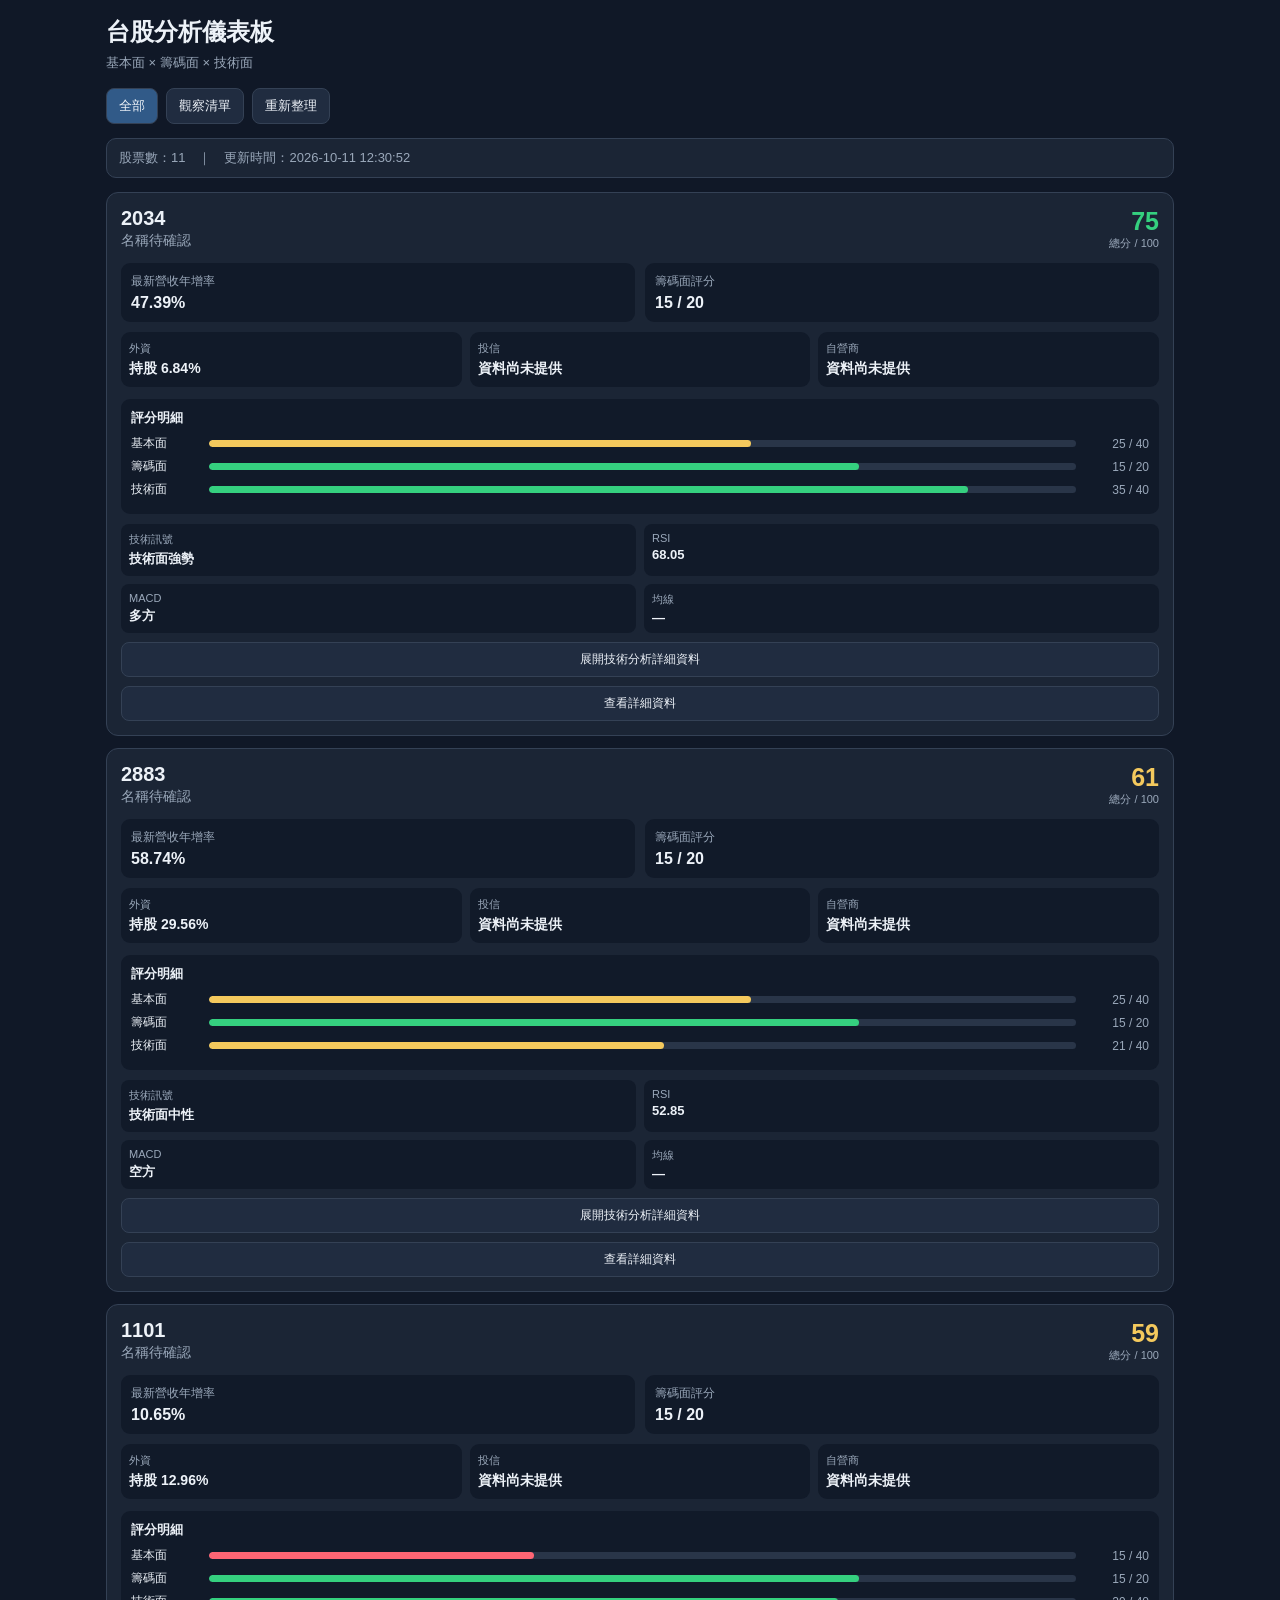
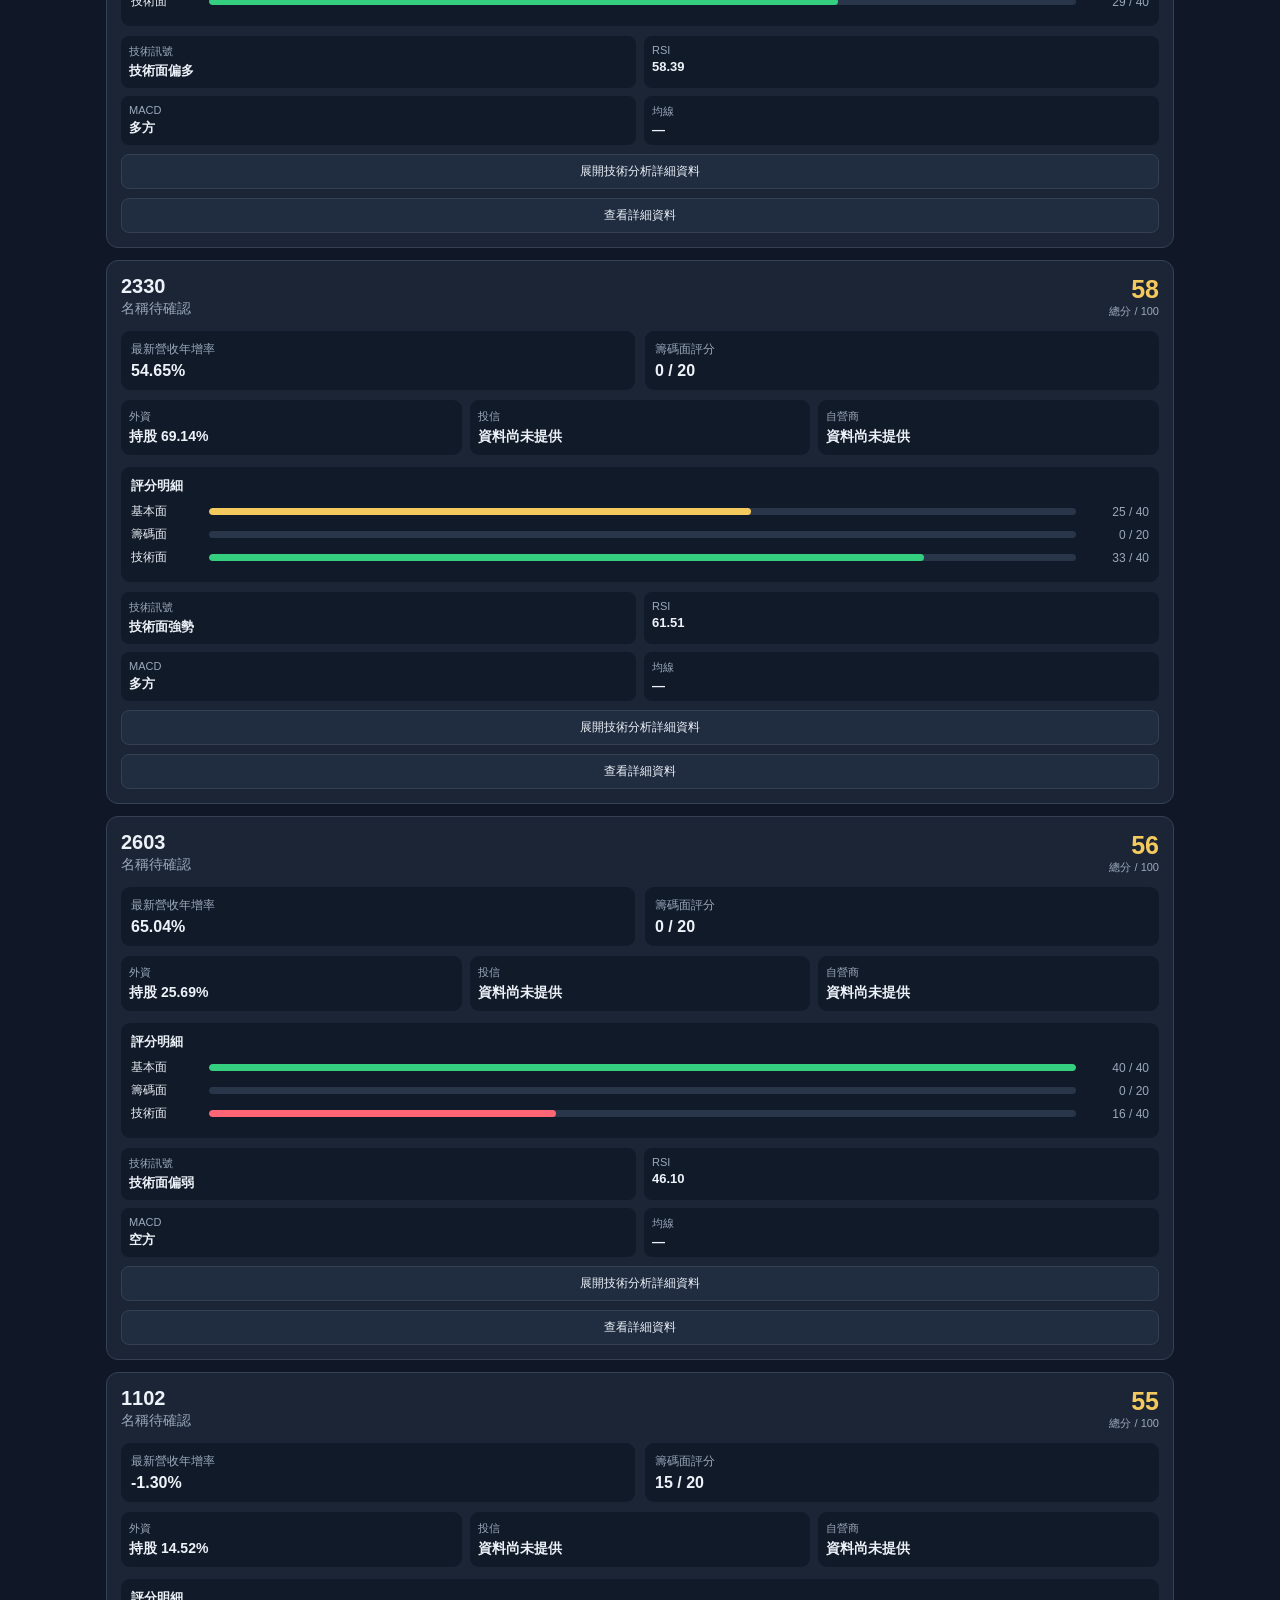
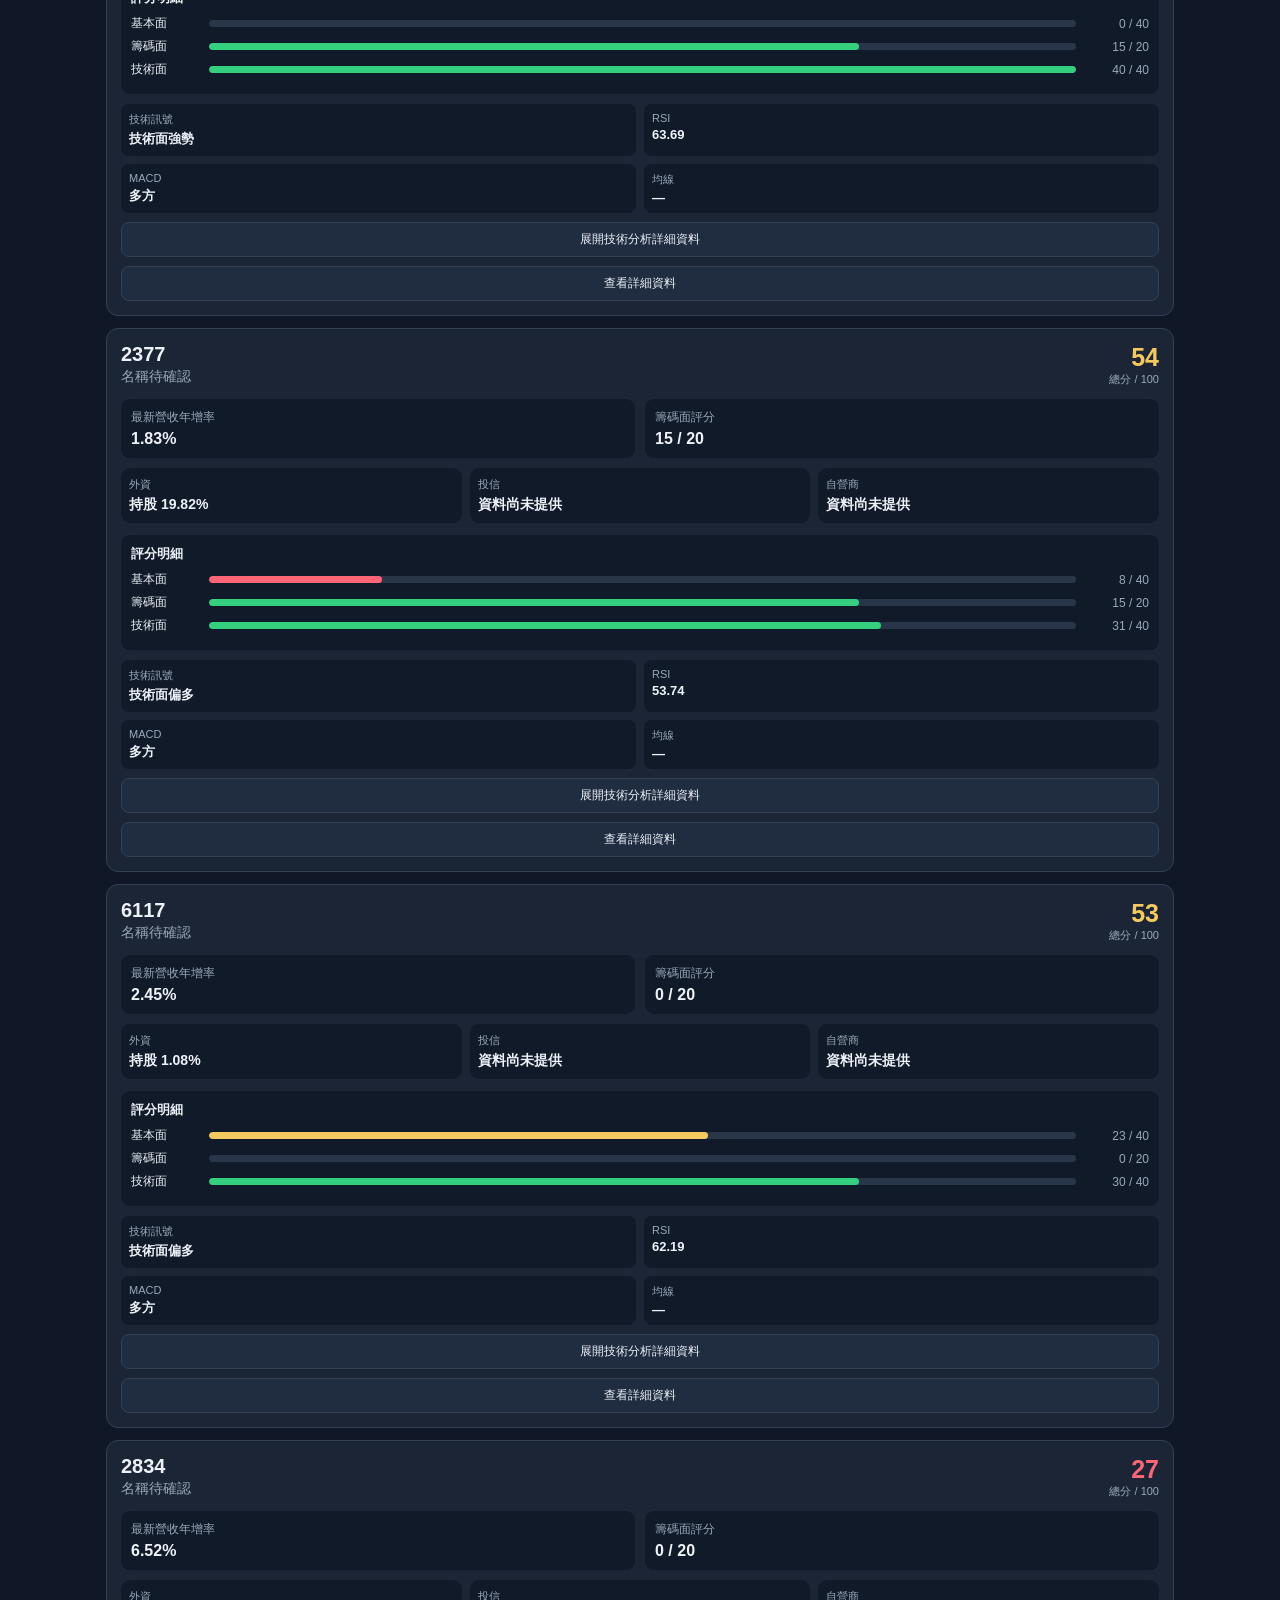
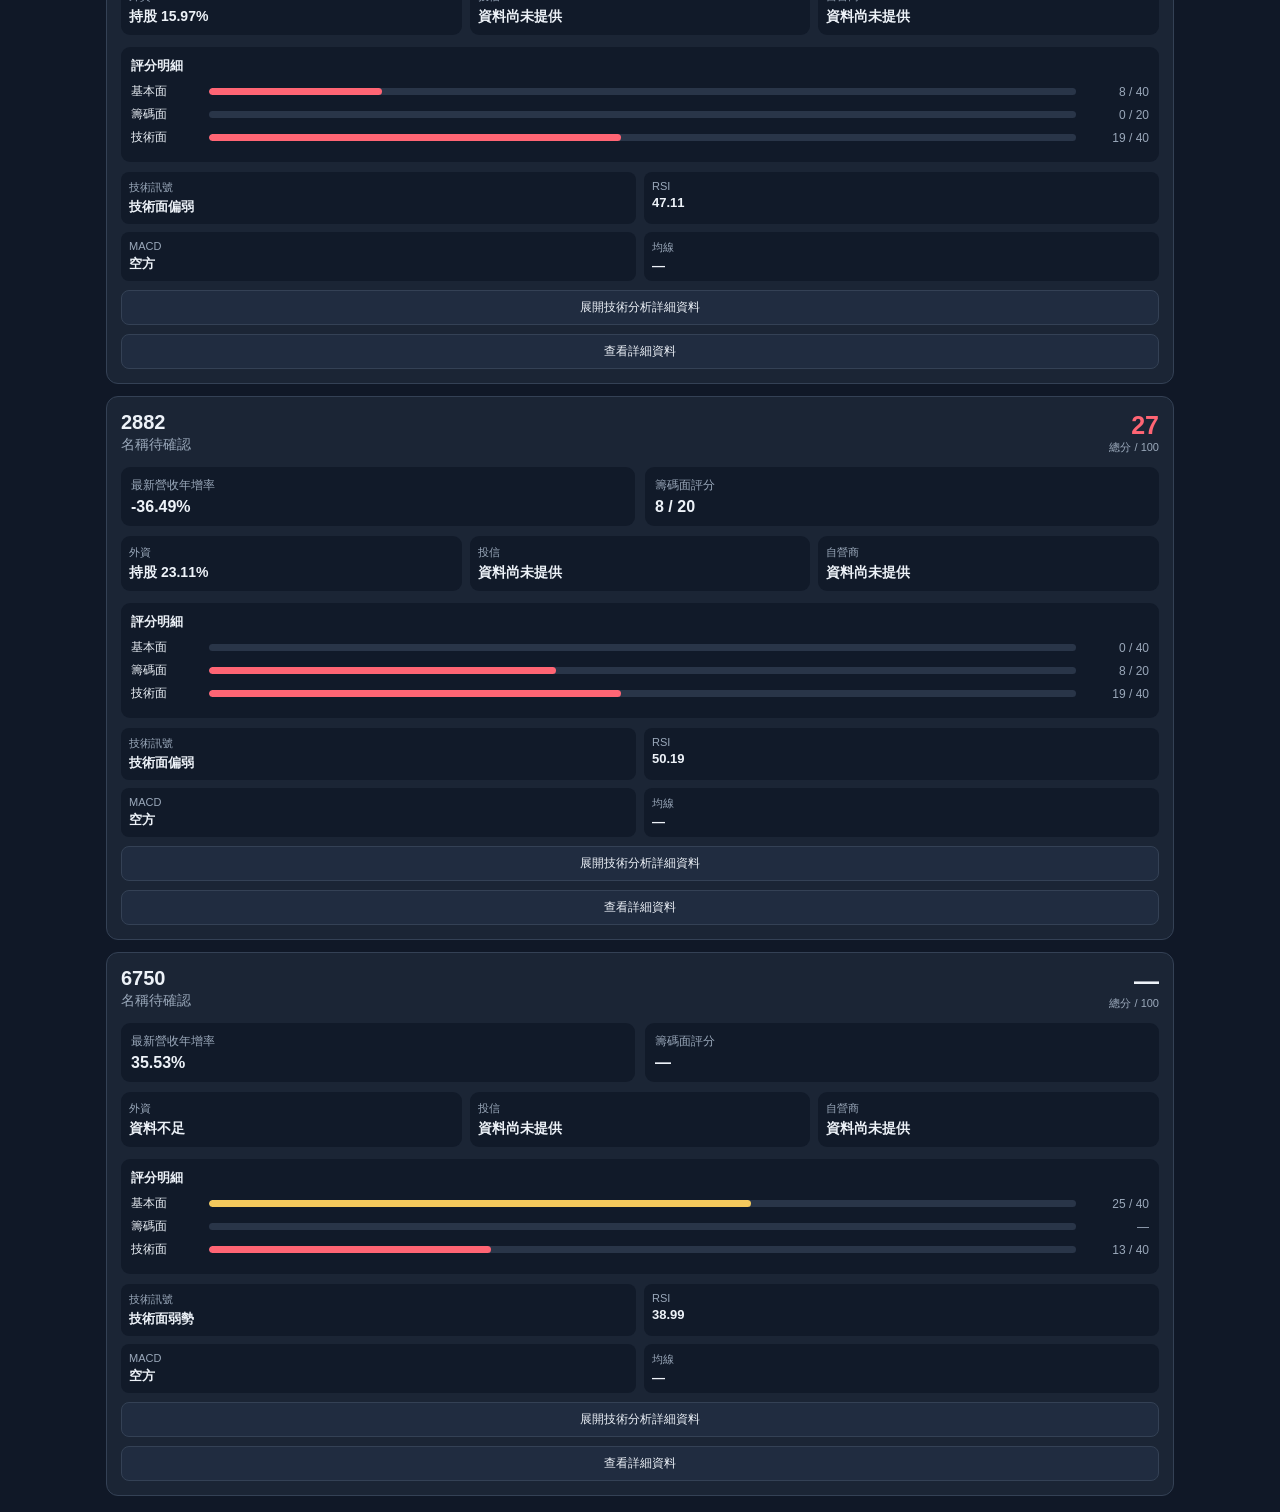
==== Index.html @ 53406439 "Update print statement from 'Hello' to 'Goodbye'" ====
<!DOCTYPE html>
<html lang="zh-TW">
<head>
<meta charset="UTF-8">
<meta name="viewport" content="width=device-width, initial-scale=1">
<meta name="theme-color" content="#101827">
<title>台股分析儀表板</title>

<style>
:root{
  color-scheme:dark;
  --bg:#101827;
  --panel:#1b2535;
  --panel2:#111a29;
  --border:#344155;
  --text:#edf2f8;
  --muted:#9aa8ba;
  --green:#35d07f;
  --red:#ff6574;
  --yellow:#f4c95d;
  --blue:#66aaff;
  --orange:#ffad5c;
}

*{
  box-sizing:border-box;
}

body{
  margin:0;
  background:var(--bg);
  color:var(--text);
  font-family:
    -apple-system,
    BlinkMacSystemFont,
    "Segoe UI",
    "Microsoft JhengHei",
    sans-serif;
}

.container{
  max-width:1100px;
  margin:auto;
  padding:16px;
}

h1{
  margin:0 0 6px;
  font-size:24px;
}

.subtitle{
  color:var(--muted);
  font-size:13px;
  margin-bottom:16px;
}

.toolbar{
  display:flex;
  gap:8px;
  flex-wrap:wrap;
  margin-bottom:14px;
}

button{
  border:1px solid var(--border);
  background:#202c40;
  color:var(--text);
  border-radius:8px;
  padding:8px 12px;
  cursor:pointer;
}

button:hover{
  background:#29374d;
}

button.active{
  background:#315a88;
}

.status{
  background:var(--panel);
  border:1px solid var(--border);
  border-radius:10px;
  padding:10px 12px;
  margin-bottom:14px;
  font-size:13px;
  color:var(--muted);
}

.stock-list{
  display:flex;
  flex-direction:column;
  gap:12px;
}

.stock-card{
  background:var(--panel);
  border:1px solid var(--border);
  border-radius:12px;
  padding:14px;
}

.stock-header{
  display:flex;
  justify-content:space-between;
  align-items:flex-start;
  gap:12px;
}

.stock-title{
  min-width:0;
}

.stock-code{
  font-size:20px;
  font-weight:700;
}

.stock-name{
  color:var(--muted);
  font-size:14px;
  margin-top:2px;
}

.score-box{
  text-align:right;
  min-width:70px;
}

.score{
  font-size:25px;
  font-weight:700;
}

.score-label{
  font-size:11px;
  color:var(--muted);
}

.score-good{
  color:var(--green);
}

.score-mid{
  color:var(--yellow);
}

.score-bad{
  color:var(--red);
}

.metrics{
  display:grid;
  grid-template-columns:1fr 1fr;
  gap:10px;
  margin-top:12px;
}

.metric{
  background:var(--panel2);
  border-radius:9px;
  padding:10px;
}

.metric-label{
  color:var(--muted);
  font-size:12px;
  margin-bottom:4px;
}

.metric-value{
  font-size:16px;
  font-weight:600;
}

/* =========================================================
   三大法人籌碼摘要
   ========================================================= */

.chip-summary{
  display:grid;
  grid-template-columns:repeat(3,1fr);
  gap:8px;
  margin-top:10px;
}

.chip-summary-item{
  background:var(--panel2);
  border-radius:9px;
  padding:9px 8px;
  min-width:0;
}

.chip-summary-label{
  color:var(--muted);
  font-size:11px;
  margin-bottom:4px;
}

.chip-summary-value{
  font-size:14px;
  font-weight:600;
  white-space:nowrap;
  overflow:hidden;
  text-overflow:ellipsis;
}

.chip-positive{
  color:var(--green);
}

.chip-negative{
  color:var(--red);
}

.chip-neutral{
  color:var(--text);
}

/* =========================================================
   評分
   ========================================================= */

.score-breakdown{
  margin-top:12px;
  background:var(--panel2);
  border-radius:9px;
  padding:10px;
}

.score-breakdown-title{
  font-size:13px;
  font-weight:600;
  margin-bottom:8px;
}

.score-row{
  display:grid;
  grid-template-columns:70px 1fr 65px;
  align-items:center;
  gap:8px;
  margin:6px 0;
  font-size:12px;
}

.score-bar{
  height:7px;
  background:#293548;
  border-radius:10px;
  overflow:hidden;
}

.score-fill{
  height:100%;
  border-radius:10px;
}

.score-number{
  text-align:right;
  color:var(--muted);
}

/* =========================================================
   技術分析摘要
   ========================================================= */

.technical-summary{
  display:grid;
  grid-template-columns:1fr 1fr;
  gap:8px;
  margin-top:10px;
}

.technical-summary-item{
  background:var(--panel2);
  border-radius:8px;
  padding:8px;
}

.technical-summary-label{
  color:var(--muted);
  font-size:11px;
}

.technical-summary-value{
  font-size:13px;
  font-weight:600;
  margin-top:3px;
}

.technical-toggle{
  width:100%;
  margin-top:9px;
  text-align:center;
  font-size:12px;
}

.technical-details{
  display:none;
  margin-top:10px;
  padding-top:10px;
  border-top:1px solid var(--border);
}

.technical-details.open{
  display:block;
}

/* =========================================================
   詳細資料
   ========================================================= */

.detail-toggle{
  width:100%;
  margin-top:9px;
  text-align:center;
  font-size:12px;
}

.details{
  display:none;
  margin-top:10px;
  padding-top:10px;
  border-top:1px solid var(--border);
}

.details.open{
  display:block;
}

.detail-section{
  background:var(--panel2);
  border-radius:8px;
  padding:10px;
  margin-bottom:8px;
}

.detail-section-title{
  font-size:13px;
  font-weight:600;
  margin-bottom:8px;
}

.detail-row{
  display:flex;
  justify-content:space-between;
  gap:12px;
  padding:4px 0;
  font-size:12px;
  border-bottom:1px solid rgba(255,255,255,.04);
}

.detail-row:last-child{
  border-bottom:none;
}

.detail-label{
  color:var(--muted);
}

.detail-value{
  text-align:right;
}

.quality-warning{
  margin-top:10px;
  padding:8px 10px;
  border-radius:8px;
  background:rgba(244,201,93,.08);
  border:1px solid rgba(244,201,93,.25);
  color:var(--yellow);
  font-size:12px;
}

.no-data{
  color:var(--muted);
}

.error{
  color:var(--red);
}

.empty{
  text-align:center;
  color:var(--muted);
  padding:30px 10px;
}

@media(max-width:600px){

  .container{
    padding:10px;
  }

  h1{
    font-size:21px;
  }

  .stock-card{
    padding:12px;
  }

  .stock-code{
    font-size:18px;
  }

  .score{
    font-size:22px;
  }

  .metrics{
    gap:8px;
  }

  .metric{
    padding:8px;
  }

  .metric-value{
    font-size:14px;
  }

  .chip-summary{
    gap:6px;
  }

  .chip-summary-item{
    padding:8px 6px;
  }

  .chip-summary-value{
    font-size:12px;
  }
}
</style>
</head>

<body>

<div class="container">

  <h1>台股分析儀表板</h1>

  <div class="subtitle">
    基本面 × 籌碼面 × 技術面
  </div>

  <div class="toolbar">
    <button id="btnAll" class="active">全部</button>
    <button id="btnWatch">觀察清單</button>
    <button id="btnRefresh">重新整理</button>
  </div>

  <div id="status" class="status">
    載入資料中...
  </div>

  <div id="stockList" class="stock-list"></div>

</div>

<script>

/* =========================================================
   全域資料
   ========================================================= */

let analysisData = [];
let stockNames = {};
let watchlist = [];

let currentMode = "all";


/* =========================================================
   基本工具
   ========================================================= */

function validNumber(value){

  if(value === null || value === undefined || value === ""){
    return false;
  }

  const n = Number(value);

  return Number.isFinite(n);
}


function numberText(value, digits = 2){

  if(!validNumber(value)){
    return "—";
  }

  return Number(value).toFixed(digits);
}


function percentText(value, digits = 2){

  if(!validNumber(value)){
    return "—";
  }

  return Number(value).toFixed(digits) + "%";
}


function scoreClass(score){

  if(!validNumber(score)){
    return "";
  }

  if(score >= 70){
    return "score-good";
  }

  if(score >= 50){
    return "score-mid";
  }

  return "score-bad";
}


function escapeHtml(value){

  return String(value ?? "")
    .replace(/&/g,"&amp;")
    .replace(/</g,"&lt;")
    .replace(/>/g,"&gt;")
    .replace(/"/g,"&quot;")
    .replace(/'/g,"&#039;");
}


/* =========================================================
   股票名稱
   ========================================================= */

function getStockName(stockId, stock){

  if(stock && stock.stock_name){
    return stock.stock_name;
  }

  if(stock && stock.name){
    return stock.name;
  }

  if(stockNames[stockId]){
    return stockNames[stockId];
  }

  return "名稱待確認";
}


/* =========================================================
   籌碼資料相容層
   =========================================================
   
   未來 Python 可以使用：
   
   s.chips = {
      score,
      foreign,
      investment_trust,
      dealer
   }

   目前舊版仍使用：
   
   s.foreign_holding
   
   所以這裡兩種格式都支援。
   ========================================================= */

function getChipData(s){

  const chips = s.chips || {};

  const foreign =
    chips.foreign ||
    s.foreign_holding ||
    {};

  const investmentTrust =
    chips.investment_trust ||
    s.investment_trust ||
    s.trust ||
    s.investment ||
    {};

  const dealer =
    chips.dealer ||
    s.dealer ||
    s.dealers ||
    s.proprietary ||
    {};

  let score = null;

  if(validNumber(chips.score)){
    score = Number(chips.score);
  }
  else if(validNumber(foreign.score)){
    score = Number(foreign.score);
  }

  return {
    chips,
    foreign,
    investmentTrust,
    dealer,
    score
  };
}


/* =========================================================
   籌碼資料顯示
   ========================================================= */

function getInstitutionValue(data, type){

  if(!data || typeof data !== "object"){
    return "資料尚未提供";
  }

  /*
   * 外資：
   * 優先顯示持股比例
   */
  if(type === "foreign"){

    if(validNumber(data.latest_percent)){
      return "持股 " + percentText(data.latest_percent);
    }

    if(validNumber(data.holding_percent)){
      return "持股 " + percentText(data.holding_percent);
    }

    if(validNumber(data.percent)){
      return "持股 " + percentText(data.percent);
    }

    if(validNumber(data.net_buy)){
      return Number(data.net_buy) >= 0
        ? "買超 " + numberText(data.net_buy,0)
        : "賣超 " + numberText(Math.abs(data.net_buy),0);
    }

    if(data.signal){
      return String(data.signal);
    }

    if(data.trend){
      return String(data.trend);
    }

    return "資料尚未提供";
  }


  /*
   * 投信 / 自營商：
   * 優先顯示買賣超
   */
  if(validNumber(data.latest_net_buy)){

    const value = Number(data.latest_net_buy);

    if(value > 0){
      return "買超 " + numberText(value,0);
    }

    if(value < 0){
      return "賣超 " + numberText(Math.abs(value),0);
    }

    return "買賣持平";
  }

  if(validNumber(data.net_buy)){

    const value = Number(data.net_buy);

    if(value > 0){
      return "買超 " + numberText(value,0);
    }

    if(value < 0){
      return "賣超 " + numberText(Math.abs(value),0);
    }

    return "買賣持平";
  }

  if(validNumber(data.buy)){
    return "買 " + numberText(data.buy,0);
  }

  if(validNumber(data.sell)){
    return "賣 " + numberText(data.sell,0);
  }

  if(data.signal){
    return String(data.signal);
  }

  if(data.trend){
    return String(data.trend);
  }

  return "資料尚未提供";
}


function getChipValueClass(data){

  if(!data || typeof data !== "object"){
    return "chip-neutral";
  }

  let value = null;

  if(validNumber(data.latest_net_buy)){
    value = Number(data.latest_net_buy);
  }
  else if(validNumber(data.net_buy)){
    value = Number(data.net_buy);
  }

  if(value > 0){
    return "chip-positive";
  }

  if(value < 0){
    return "chip-negative";
  }

  return "chip-neutral";
}


/* =========================================================
   缺少資料
   ========================================================= */

function normalizeMissingItems(s){

  const map = {
    revenue: "營收",
    foreign_holding: "外資持股",
    investment_trust: "投信",
    dealer: "自營商",
    chips: "籌碼面",
    technical: "技術面"
  };

  const result = [];

  if(Array.isArray(s.missing_items)){

    s.missing_items.forEach(item => {

      result.push(
        map[item] || item
      );

    });
  }

  return [...new Set(result)];
}


/* =========================================================
   評分
   ========================================================= */

function renderScoreBreakdown(s){

  const revenue =
    s.revenue || {};

  const chipData =
    getChipData(s);

  const technical =
    s.technical || {};

  const items = [

    {
      name:"基本面",
      score:revenue.score,
      max:40
    },

    {
      name:"籌碼面",
      score:chipData.score,
      max:20
    },

    {
      name:"技術面",
      score:technical.score,
      max:40
    }

  ];

  return `
    <div class="score-breakdown">

      <div class="score-breakdown-title">
        評分明細
      </div>

      ${items.map(item => {

        const score =
          validNumber(item.score)
            ? Number(item.score)
            : 0;

        const percent =
          Math.max(
            0,
            Math.min(
              100,
              score / item.max * 100
            )
          );

        return `

          <div class="score-row">

            <div>
              ${escapeHtml(item.name)}
            </div>

            <div class="score-bar">

              <div
                class="score-fill"
                style="
                  width:${percent}%;
                  background:
                    ${percent >= 70
                      ? "var(--green)"
                      : percent >= 50
                        ? "var(--yellow)"
                        : "var(--red)"};
                "
              ></div>

            </div>

            <div class="score-number">
              ${validNumber(item.score)
                ? `${numberText(item.score,0)} / ${item.max}`
                : "—"}
            </div>

          </div>

        `;

      }).join("")}

    </div>
  `;
}


/* =========================================================
   三大法人籌碼摘要
   ========================================================= */

function renderChipSummary(s){

  const chips =
    getChipData(s);

  const foreign =
    chips.foreign;

  const trust =
    chips.investmentTrust;

  const dealer =
    chips.dealer;

  return `

    <div class="chip-summary">

      <div class="chip-summary-item">

        <div class="chip-summary-label">
          外資
        </div>

        <div class="chip-summary-value chip-neutral">
          ${escapeHtml(
            getInstitutionValue(
              foreign,
              "foreign"
            )
          )}
        </div>

      </div>


      <div class="chip-summary-item">

        <div class="chip-summary-label">
          投信
        </div>

        <div class="chip-summary-value ${getChipValueClass(trust)}">
          ${escapeHtml(
            getInstitutionValue(
              trust,
              "investment"
            )
          )}
        </div>

      </div>


      <div class="chip-summary-item">

        <div class="chip-summary-label">
          自營商
        </div>

        <div class="chip-summary-value ${getChipValueClass(dealer)}">
          ${escapeHtml(
            getInstitutionValue(
              dealer,
              "dealer"
            )
          )}
        </div>

      </div>

    </div>

  `;
}


/* =========================================================
   技術分析
   ========================================================= */

function renderTechnical(s){

  const technical =
    s.technical || {};

  const ma =
    technical.ma || {};

  const rsi =
    technical.rsi || {};

  const macd =
    technical.macd || {};

  const kdj =
    technical.kdj || {};

  return `

    <div class="technical-summary">

      <div class="technical-summary-item">

        <div class="technical-summary-label">
          技術訊號
        </div>

        <div class="technical-summary-value">
          ${escapeHtml(
            technical.signal ||
            technical.message ||
            "資料不足"
          )}
        </div>

      </div>


      <div class="technical-summary-item">

        <div class="technical-summary-label">
          RSI
        </div>

        <div class="technical-summary-value">
          ${validNumber(rsi.value)
            ? numberText(rsi.value,2)
            : validNumber(technical.rsi)
              ? numberText(technical.rsi,2)
              : "—"}
        </div>

      </div>


      <div class="technical-summary-item">

        <div class="technical-summary-label">
          MACD
        </div>

        <div class="technical-summary-value">
          ${escapeHtml(
            macd.signal ||
            technical.macd_signal ||
            "—"
          )}
        </div>

      </div>


      <div class="technical-summary-item">

        <div class="technical-summary-label">
          均線
        </div>

        <div class="technical-summary-value">
          ${escapeHtml(
            ma.signal ||
            technical.ma_signal ||
            "—"
          )}
        </div>

      </div>

    </div>


    <button
      class="technical-toggle"
      onclick="toggleTechnical(this)"
    >
      展開技術分析詳細資料
    </button>


    <div class="technical-details">

      <div class="detail-section">

        <div class="detail-section-title">
          技術指標
        </div>


        <div class="detail-row">

          <div class="detail-label">
            MA5
          </div>

          <div class="detail-value">
            ${numberText(ma.ma5)}
          </div>

        </div>


        <div class="detail-row">

          <div class="detail-label">
            MA20
          </div>

          <div class="detail-value">
            ${numberText(ma.ma20)}
          </div>

        </div>


        <div class="detail-row">

          <div class="detail-label">
            MA60
          </div>

          <div class="detail-value">
            ${numberText(ma.ma60)}
          </div>

        </div>


        <div class="detail-row">

          <div class="detail-label">
            RSI
          </div>

          <div class="detail-value">
            ${
              validNumber(rsi.value)
                ? numberText(rsi.value,2)
                : validNumber(technical.rsi)
                  ? numberText(technical.rsi,2)
                  : "—"
            }
          </div>

        </div>


        <div class="detail-row">

          <div class="detail-label">
            MACD
          </div>

          <div class="detail-value">
            ${escapeHtml(
              macd.signal ||
              technical.macd_signal ||
              "—"
            )}
          </div>

        </div>


        <div class="detail-row">

          <div class="detail-label">
            KDJ
          </div>

          <div class="detail-value">
            ${escapeHtml(
              kdj.signal ||
              technical.kdj_signal ||
              "—"
            )}
          </div>

        </div>

      </div>

    </div>

  `;
}


/* =========================================================
   詳細資料
   ========================================================= */

function renderDetails(s){

  const revenue =
    s.revenue || {};

  const chips =
    getChipData(s);

  const foreign =
    chips.foreign;

  const trust =
    chips.investmentTrust;

  const dealer =
    chips.dealer;

  const technical =
    s.technical || {};

  const quality =
    s.data_quality || {};


  return `

    <!-- 營收 -->

    <div class="detail-section">

      <div class="detail-section-title">
        營收
      </div>

      <div class="detail-row">

        <div class="detail-label">
          最新營收年增率
        </div>

        <div class="detail-value">
          ${
            validNumber(revenue.latest_yoy)
              ? percentText(revenue.latest_yoy)
              : validNumber(revenue.yoy)
                ? percentText(revenue.yoy)
                : "—"
          }
        </div>

      </div>


      <div class="detail-row">

        <div class="detail-label">
          營收評分
        </div>

        <div class="detail-value">
          ${
            validNumber(revenue.score)
              ? `${numberText(revenue.score,0)} / 40`
              : "—"
          }
        </div>

      </div>


      <div class="detail-row">

        <div class="detail-label">
          訊息
        </div>

        <div class="detail-value">
          ${escapeHtml(
            revenue.message ||
            "—"
          )}
        </div>

      </div>

    </div>


    <!-- 外資 -->

    <div class="detail-section">

      <div class="detail-section-title">
        外資
      </div>

      <div class="detail-row">

        <div class="detail-label">
          持股比例
        </div>

        <div class="detail-value">
          ${
            validNumber(foreign.latest_percent)
              ? percentText(foreign.latest_percent)
              : validNumber(foreign.holding_percent)
                ? percentText(foreign.holding_percent)
                : validNumber(foreign.percent)
                  ? percentText(foreign.percent)
                  : "—"
          }
        </div>

      </div>


      <div class="detail-row">

        <div class="detail-label">
          訊號
        </div>

        <div class="detail-value">
          ${escapeHtml(
            foreign.signal ||
            foreign.trend ||
            "—"
          )}
        </div>

      </div>

    </div>


    <!-- 投信 -->

    <div class="detail-section">

      <div class="detail-section-title">
        投信
      </div>

      <div class="detail-row">

        <div class="detail-label">
          最新買賣超
        </div>

        <div class="detail-value">
          ${escapeHtml(
            getInstitutionValue(
              trust,
              "investment"
            )
          )}
        </div>

      </div>


      <div class="detail-row">

        <div class="detail-label">
          訊號
        </div>

        <div class="detail-value">
          ${escapeHtml(
            trust.signal ||
            trust.trend ||
            "—"
          )}
        </div>

      </div>

    </div>


    <!-- 自營商 -->

    <div class="detail-section">

      <div class="detail-section-title">
        自營商
      </div>

      <div class="detail-row">

        <div class="detail-label">
          最新買賣超
        </div>

        <div class="detail-value">
          ${escapeHtml(
            getInstitutionValue(
              dealer,
              "dealer"
            )
          )}
        </div>

      </div>


      <div class="detail-row">

        <div class="detail-label">
          訊號
        </div>

        <div class="detail-value">
          ${escapeHtml(
            dealer.signal ||
            dealer.trend ||
            "—"
          )}
        </div>

      </div>

    </div>


    <!-- 技術面 -->

    <div class="detail-section">

      <div class="detail-section-title">
        技術面
      </div>

      <div class="detail-row">

        <div class="detail-label">
          技術評分
        </div>

        <div class="detail-value">
          ${
            validNumber(technical.score)
              ? `${numberText(technical.score,0)} / 40`
              : "—"
          }
        </div>

      </div>


      <div class="detail-row">

        <div class="detail-label">
          訊息
        </div>

        <div class="detail-value">
          ${escapeHtml(
            technical.message ||
            technical.signal ||
            "—"
          )}
        </div>

      </div>

    </div>


    <!-- 資料完整性 -->

    <div class="detail-section">

      <div class="detail-section-title">
        資料完整性
      </div>


      <div class="detail-row">

        <div class="detail-label">
          狀態
        </div>

        <div class="detail-value">
          ${escapeHtml(
            s.status ||
            "—"
          )}
        </div>

      </div>


      <div class="detail-row">

        <div class="detail-label">
          資料完整
        </div>

        <div class="detail-value">
          ${
            quality.data_complete === true
              ? "是"
              : quality.data_complete === false
                ? "否"
                : "—"
          }
        </div>

      </div>

    </div>

  `;
}


/* =========================================================
   技術分析展開
   ========================================================= */

function toggleTechnical(button){

  const details =
    button.nextElementSibling;

  if(!details){
    return;
  }

  details.classList.toggle("open");

  button.textContent =
    details.classList.contains("open")
      ? "收合技術分析詳細資料"
      : "展開技術分析詳細資料";
}


/* =========================================================
   詳細資料展開
   ========================================================= */

function toggleDetails(button){

  const details =
    button.nextElementSibling;

  if(!details){
    return;
  }

  details.classList.toggle("open");

  button.textContent =
    details.classList.contains("open")
      ? "收合詳細資料"
      : "查看詳細資料";
}


/* =========================================================
   股票卡片
   ========================================================= */

function renderStockCard(s){

  const stockId =
    String(
      s.stock_id ||
      s.stock_code ||
      s.code ||
      ""
    );

  const stockName =
    getStockName(
      stockId,
      s
    );

  const revenue =
    s.revenue || {};

  const technical =
    s.technical || {};

  const chips =
    getChipData(s);

  const totalScore =
    s.score;

  const missingItems =
    normalizeMissingItems(s);

  const status =
    s.status || "";


  const scoreClassName =
    scoreClass(totalScore);


  return `

    <div class="stock-card">


      <!-- 股票標題 -->

      <div class="stock-header">

        <div class="stock-title">

          <div class="stock-code">
            ${escapeHtml(stockId)}
          </div>

          <div class="stock-name">
            ${escapeHtml(stockName)}
          </div>

        </div>


        <div class="score-box">

          <div class="score ${scoreClassName}">
            ${
              validNumber(totalScore)
                ? numberText(totalScore,0)
                : "—"
            }
          </div>

          <div class="score-label">
            總分 / 100
          </div>

        </div>

      </div>


      <!-- 基本資料 -->

      <div class="metrics">


        <div class="metric">

          <div class="metric-label">
            最新營收年增率
          </div>

          <div class="metric-value">

            ${
              validNumber(revenue.latest_yoy)
                ? percentText(revenue.latest_yoy)
                : validNumber(revenue.yoy)
                  ? percentText(revenue.yoy)
                  : "—"
            }

          </div>

        </div>


        <div class="metric">

          <div class="metric-label">
            籌碼面評分
          </div>

          <div class="metric-value">

            ${
              validNumber(chips.score)
                ? `${numberText(chips.score,0)} / 20`
                : "—"
            }

          </div>

        </div>

      </div>


      <!-- 三大法人 -->

      ${renderChipSummary(s)}


      <!-- 評分明細 -->

      ${renderScoreBreakdown(s)}


      <!-- 技術分析 -->

      ${renderTechnical(s)}


      <!-- 資料不足提示 -->

      ${
        missingItems.length > 0

          ? `

            <div class="quality-warning">

              資料不足：
              ${escapeHtml(
                missingItems.join("、")
              )}

            </div>

          `

          : ""
      }


      ${
        status === "error"

          ? `

            <div class="quality-warning error">
              此股票分析發生錯誤。
            </div>

          `

          : ""
      }


      <!-- 詳細資料按鈕 -->

      <button
        class="detail-toggle"
        onclick="toggleDetails(this)"
      >
        查看詳細資料
      </button>


      <div class="details">

        ${renderDetails(s)}

      </div>


    </div>

  `;
}


/* =========================================================
   Render
   ========================================================= */

function render(){

  const list =
    document.getElementById("stockList");

  let data =
    [...analysisData];


  if(currentMode === "watch"){

    data =
      data.filter(item => {

        const id =
          String(
            item.stock_id ||
            item.stock_code ||
            item.code ||
            ""
          );

        return watchlist.includes(id);

      });

  }


  if(data.length === 0){

    list.innerHTML = `
      <div class="empty">
        沒有符合條件的股票
      </div>
    `;

    return;
  }


  list.innerHTML =
    data.map(
      renderStockCard
    ).join("");
}


/* =========================================================
   載入 stocks.json
   ========================================================= */

async function loadStockNames(){

  try{

    const response =
      await fetch(
        "./stocks.json?t=" +
        Date.now()
      );

    if(!response.ok){
      throw new Error(
        "stocks.json HTTP " +
        response.status
      );
    }

    const data =
      await response.json();


    /*
     * 支援：
     *
     * [
     *   {
     *     stock_id:"1101",
     *     stock_name:"台泥"
     *   }
     * ]
     *
     * 或：
     *
     * {
     *   "1101":"台泥"
     * }
     */

    if(Array.isArray(data)){

      data.forEach(item => {

        const id =
          String(
            item.stock_id ||
            item.code ||
            item.stock_code ||
            ""
          );

        const name =
          item.stock_name ||
          item.name ||
          "";

        if(id && name){
          stockNames[id] = name;
        }

      });

    }
    else if(
      data &&
      typeof data === "object"
    ){

      stockNames = data;
    }

  }
  catch(error){

    console.warn(
      "stocks.json 載入失敗：",
      error
    );

  }
}


/* =========================================================
   載入 analysis.json
   ========================================================= */

async function loadAnalysis(){

  const status =
    document.getElementById("status");

  try{

    status.textContent =
      "正在載入分析資料...";


    const response =
      await fetch(
        "./analysis.json?t=" +
        Date.now()
      );


    if(!response.ok){

      throw new Error(
        "analysis.json HTTP " +
        response.status
      );

    }


    const data =
      await response.json();


    /*
     * 支援：
     *
     * {
     *   stocks:[]
     * }
     *
     * 或：
     *
     * []
     */

    if(Array.isArray(data)){

      analysisData = data;

    }
    else if(
      data &&
      Array.isArray(data.stocks)
    ){

      analysisData =
        data.stocks;

    }
    else{

      analysisData = [];

    }


    const updateTime =
      data.update_time ||
      data.updated_at ||
      "";


    status.innerHTML =
      `股票數：${analysisData.length}` +
      (
        updateTime
          ? `　｜　更新時間：${escapeHtml(updateTime)}`
          : ""
      );


    render();

  }
  catch(error){

    console.error(error);

    status.innerHTML =
      `<span class="error">
        analysis.json 載入失敗：
        ${escapeHtml(error.message)}
      </span>`;

    document.getElementById(
      "stockList"
    ).innerHTML = `
      <div class="empty">
        無法取得分析資料
      </div>
    `;

  }
}


/* =========================================================
   觀察清單
   ========================================================= */

function loadWatchlist(){

  try{

    const raw =
      localStorage.getItem(
        "watchlist"
      );

    if(!raw){

      watchlist = [];

      return;
    }


    const data =
      JSON.parse(raw);


    if(Array.isArray(data)){

      watchlist =
        data.map(
          item => String(
            typeof item === "object"
              ? (
                  item.stock_id ||
                  item.code ||
                  item.stock_code ||
                  ""
                )
              : item
          )
        );

    }

  }
  catch(error){

    console.warn(
      "讀取 watchlist 失敗：",
      error
    );

    watchlist = [];
  }
}


/* =========================================================
   按鈕
   ========================================================= */

document
  .getElementById("btnAll")
  .addEventListener(
    "click",
    function(){

      currentMode = "all";

      this.classList.add("active");

      document
        .getElementById("btnWatch")
        .classList.remove("active");

      render();

    }
  );


document
  .getElementById("btnWatch")
  .addEventListener(
    "click",
    function(){

      currentMode = "watch";

      this.classList.add("active");

      document
        .getElementById("btnAll")
        .classList.remove("active");

      render();

    }
  );


document
  .getElementById("btnRefresh")
  .addEventListener(
    "click",
    function(){

      loadWatchlist();

      loadAnalysis();

    }
  );


/* =========================================================
   啟動
   ========================================================= */

async function init(){

  loadWatchlist();

  await loadStockNames();

  await loadAnalysis();

}


init();

</script>

</body>
</html>
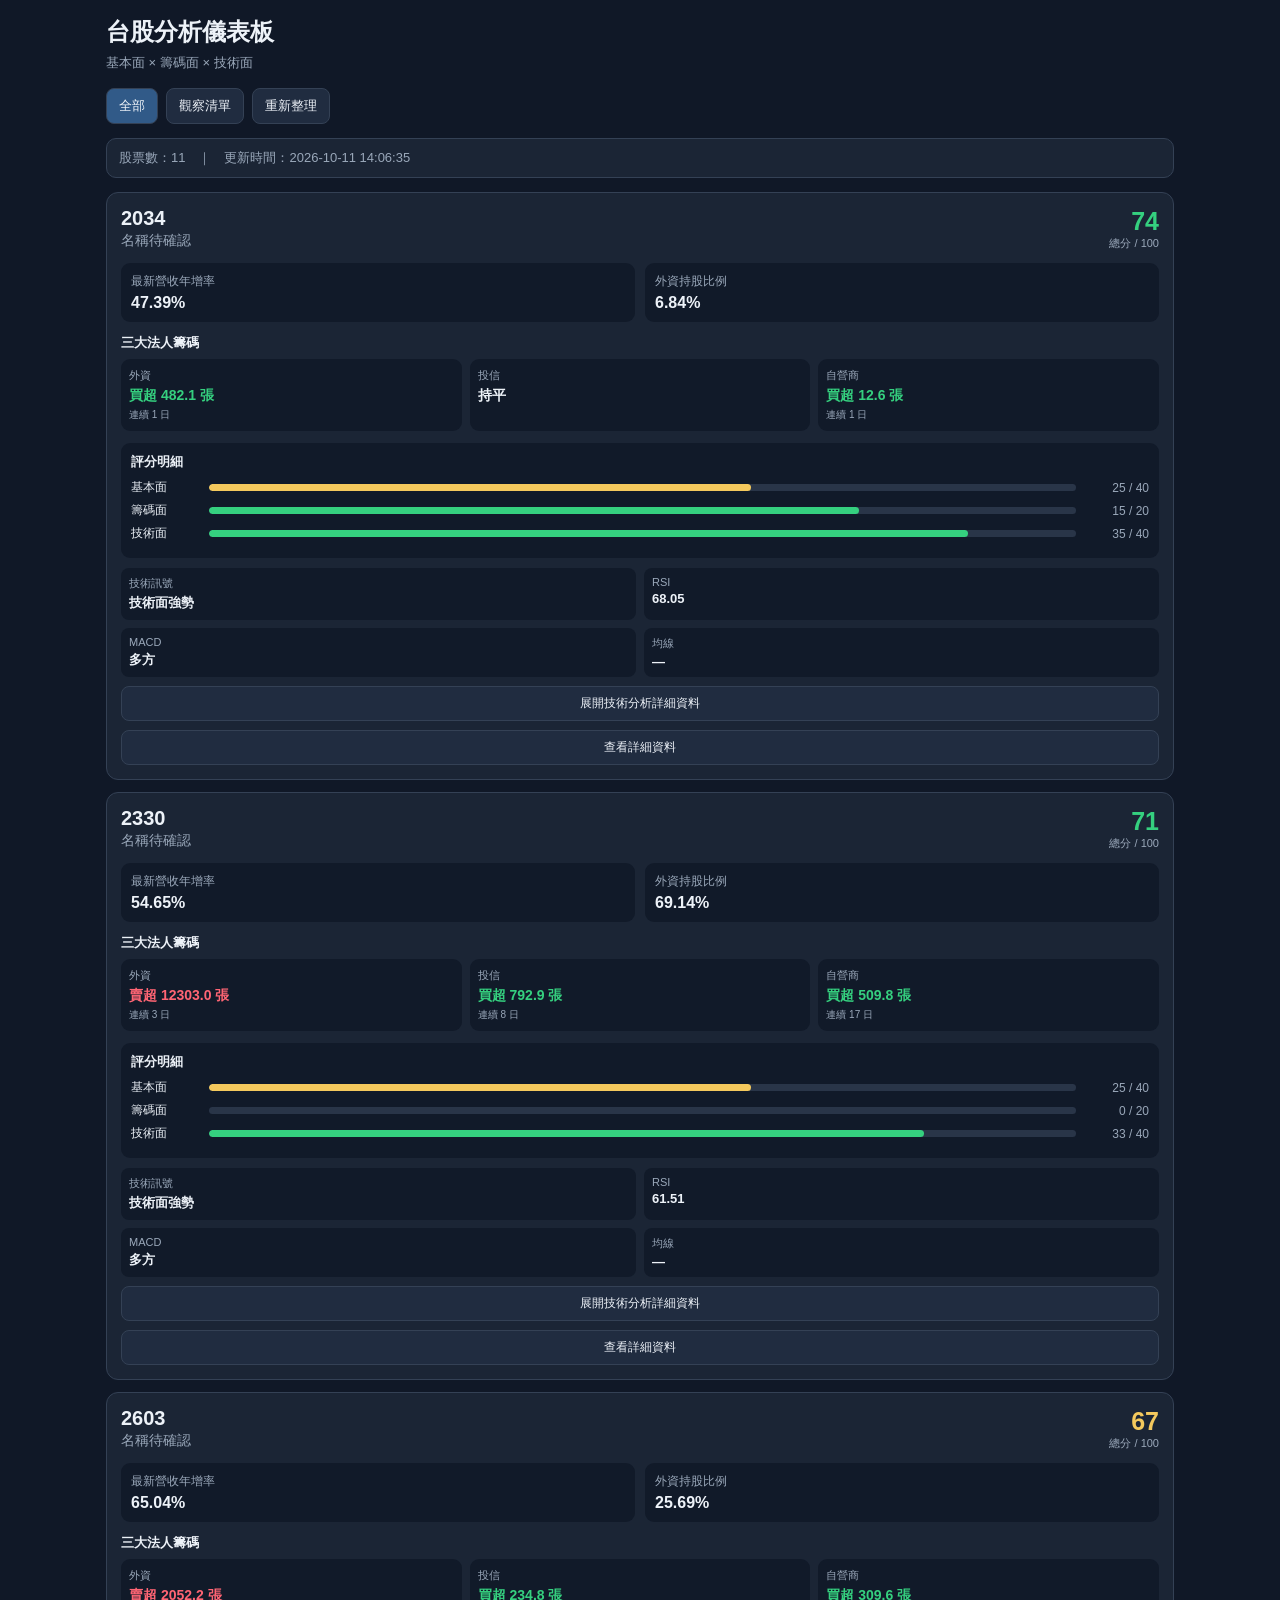
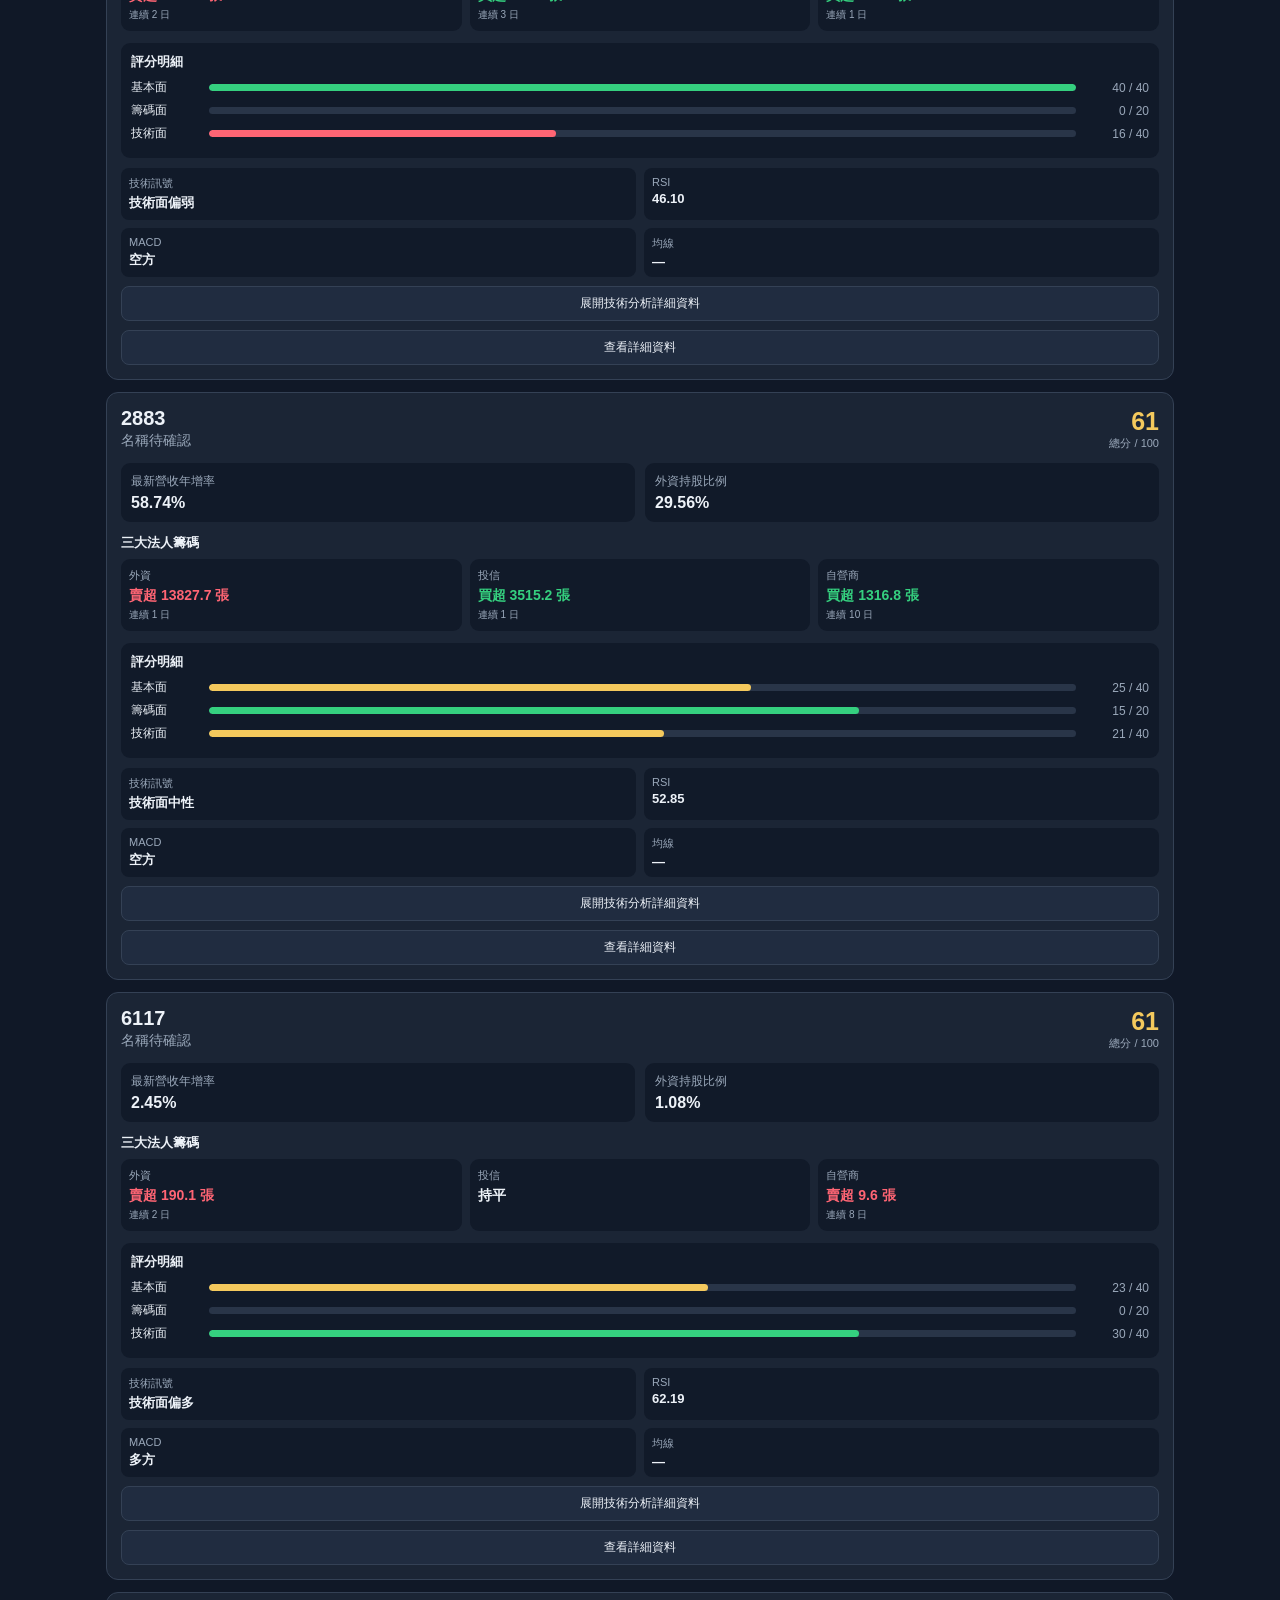
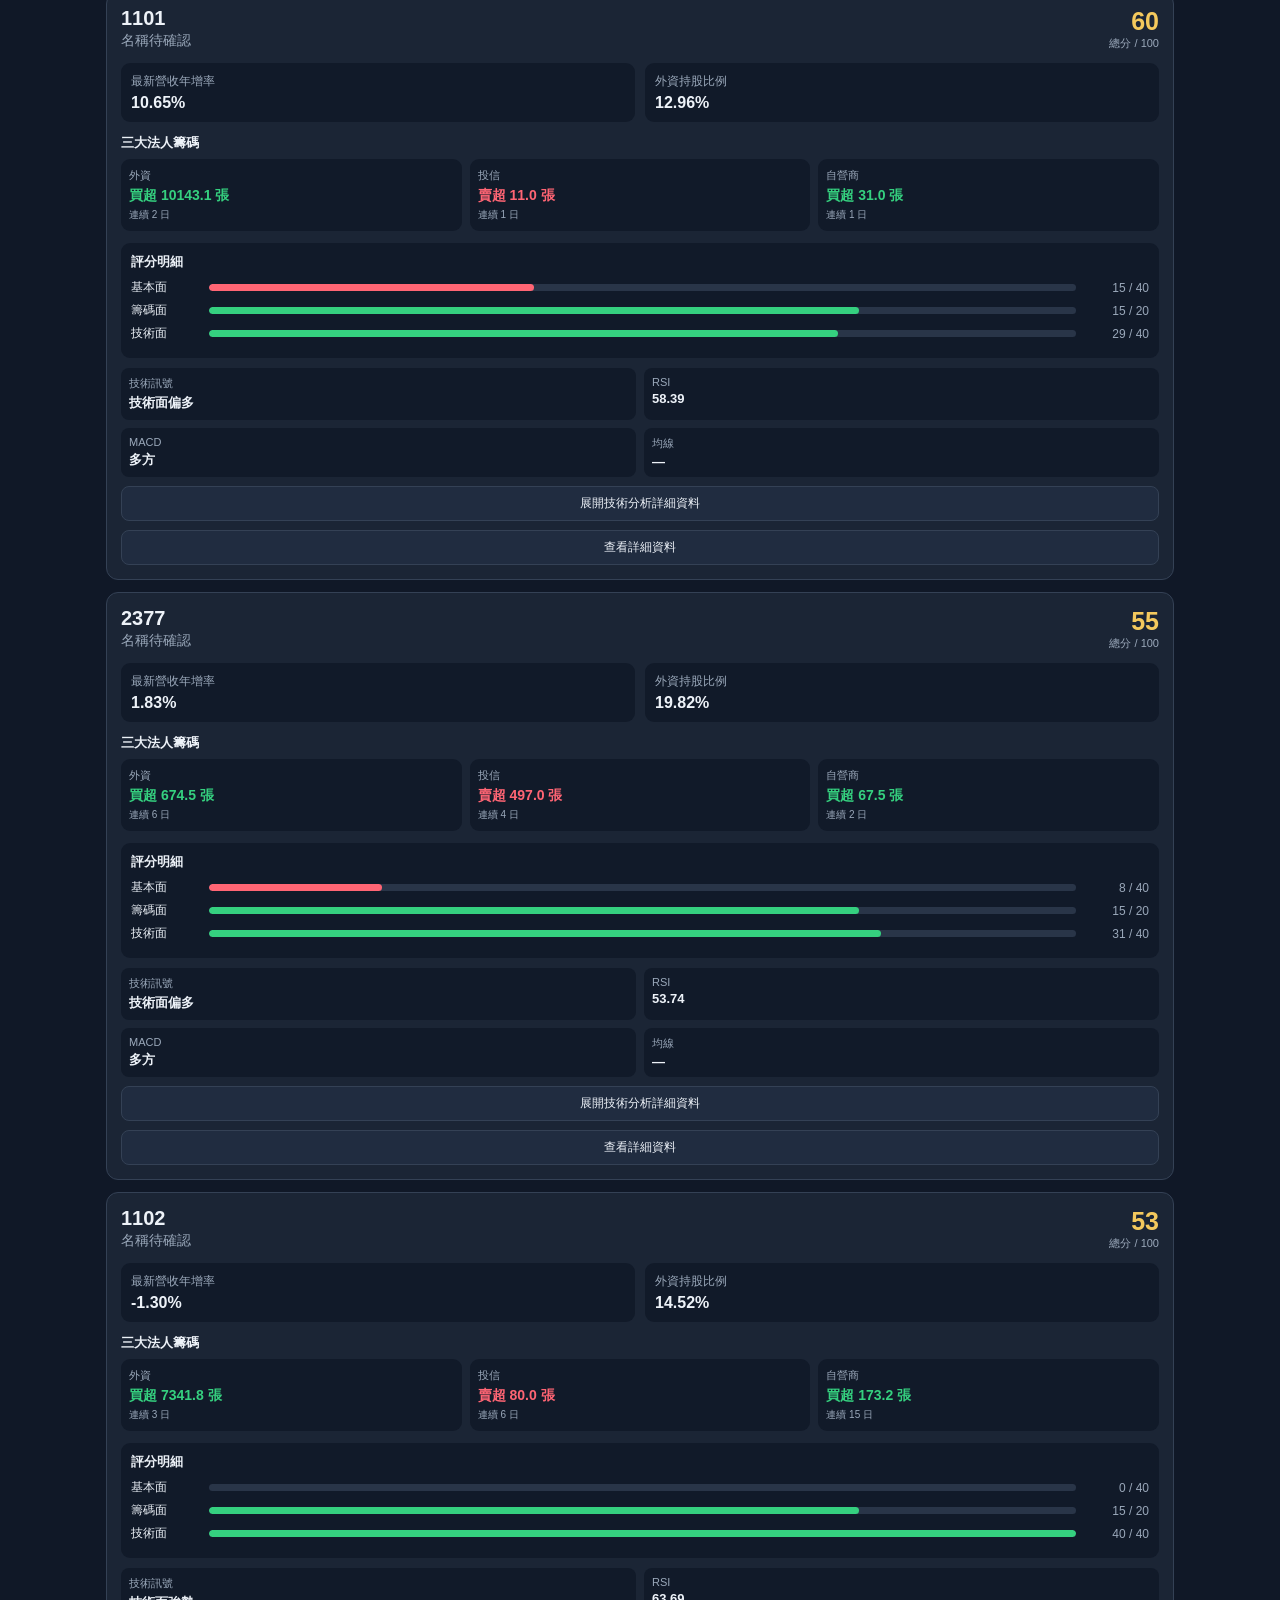
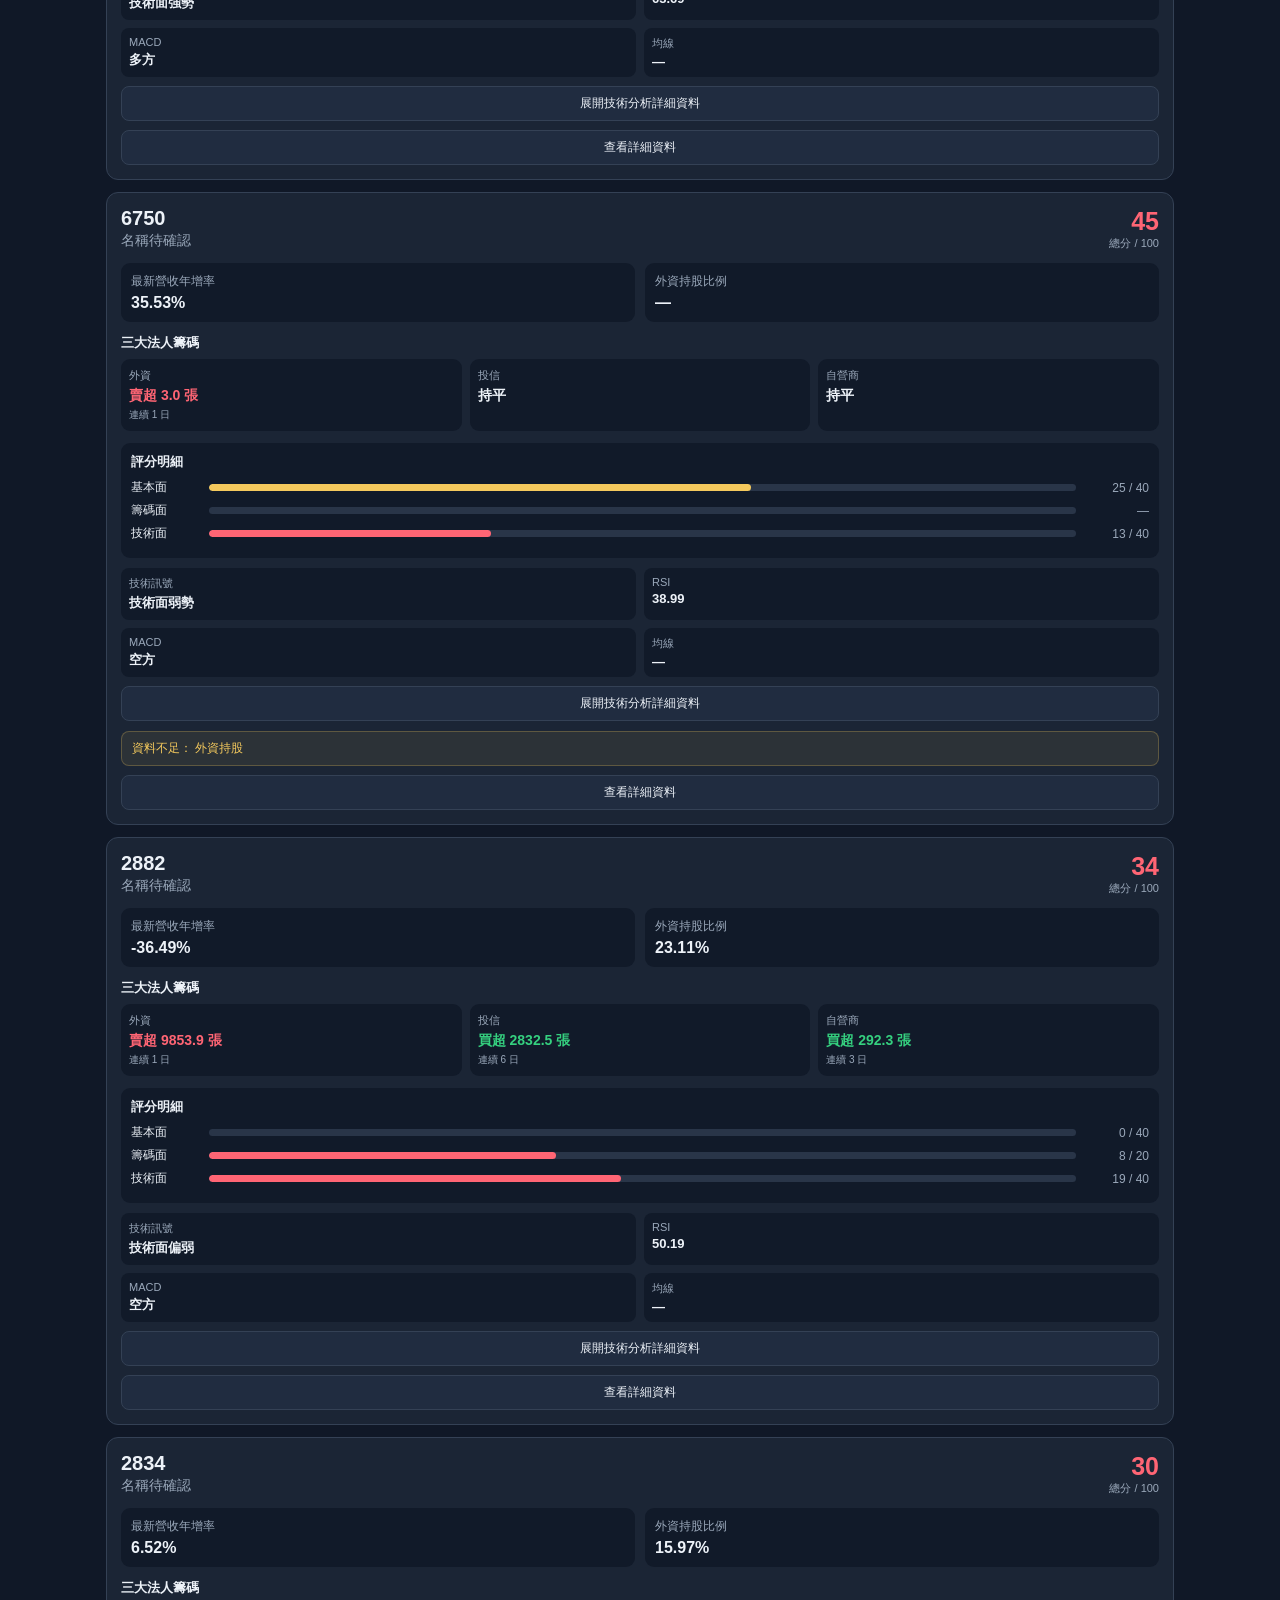
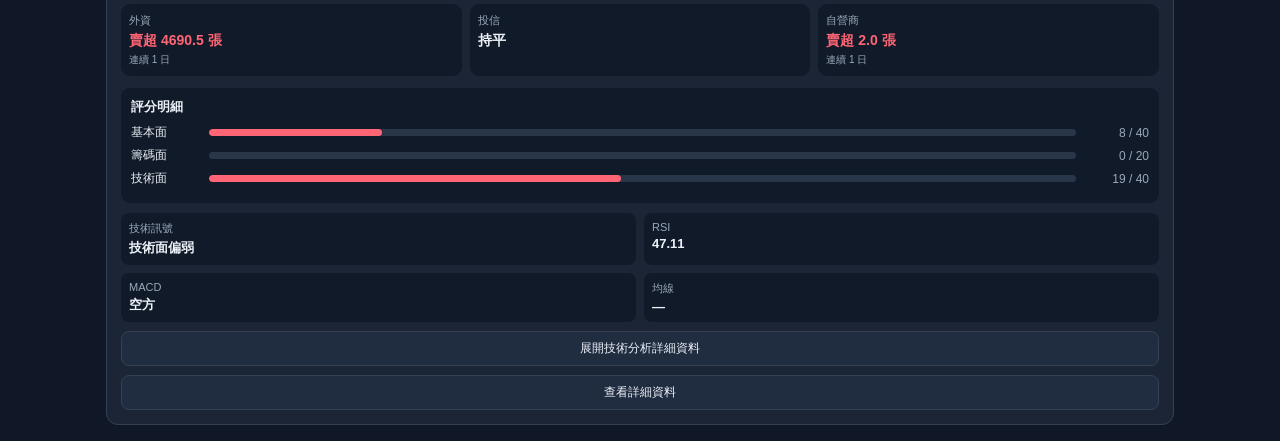
==== commit 2e944c0a: "Update print statement from 'Hello' to 'Goodbye'" ====
--- a/Index.html
+++ b/Index.html
@@ -175,31 +175,38 @@
   font-weight:600;
 }
 
-/* =========================================================
-   三大法人籌碼摘要
-   ========================================================= */
+
+/* ============================================================
+   三大法人摘要
+   ============================================================ */
+
+.chip-title{
+  margin-top:12px;
+  margin-bottom:7px;
+  font-size:13px;
+  font-weight:600;
+}
 
 .chip-summary{
   display:grid;
   grid-template-columns:repeat(3,1fr);
   gap:8px;
-  margin-top:10px;
-}
-
-.chip-summary-item{
+}
+
+.chip-item{
   background:var(--panel2);
   border-radius:9px;
   padding:9px 8px;
   min-width:0;
 }
 
-.chip-summary-label{
+.chip-label{
   color:var(--muted);
   font-size:11px;
   margin-bottom:4px;
 }
 
-.chip-summary-value{
+.chip-value{
   font-size:14px;
   font-weight:600;
   white-space:nowrap;
@@ -207,6 +214,12 @@
   text-overflow:ellipsis;
 }
 
+.chip-sub{
+  margin-top:3px;
+  font-size:10px;
+  color:var(--muted);
+}
+
 .chip-positive{
   color:var(--green);
 }
@@ -219,9 +232,71 @@
   color:var(--text);
 }
 
-/* =========================================================
+
+/* ============================================================
+   三大法人詳細
+   ============================================================ */
+
+.institutional-summary{
+  padding:8px 10px;
+  background:#182336;
+  border-radius:7px;
+  margin-bottom:8px;
+  font-size:12px;
+}
+
+.institutional-date{
+  color:var(--muted);
+  margin-bottom:3px;
+}
+
+.institutional-summary-text{
+  font-weight:600;
+}
+
+.institutional-grid{
+  display:grid;
+  grid-template-columns:repeat(3,1fr);
+  gap:8px;
+}
+
+.institutional-card{
+  background:#111a29;
+  border-radius:8px;
+  padding:9px;
+}
+
+.institutional-card-title{
+  font-size:13px;
+  font-weight:600;
+  margin-bottom:6px;
+}
+
+.institutional-card-row{
+  display:flex;
+  justify-content:space-between;
+  gap:5px;
+  padding:3px 0;
+  font-size:11px;
+  border-bottom:1px solid rgba(255,255,255,.04);
+}
+
+.institutional-card-row:last-child{
+  border-bottom:none;
+}
+
+.institutional-card-label{
+  color:var(--muted);
+}
+
+.institutional-card-value{
+  text-align:right;
+}
+
+
+/* ============================================================
    評分
-   ========================================================= */
+   ============================================================ */
 
 .score-breakdown{
   margin-top:12px;
@@ -262,9 +337,10 @@
   color:var(--muted);
 }
 
-/* =========================================================
-   技術分析摘要
-   ========================================================= */
+
+/* ============================================================
+   技術分析
+   ============================================================ */
 
 .technical-summary{
   display:grid;
@@ -308,9 +384,10 @@
   display:block;
 }
 
-/* =========================================================
+
+/* ============================================================
    詳細資料
-   ========================================================= */
+   ============================================================ */
 
 .detail-toggle{
   width:100%;
@@ -388,6 +465,11 @@
   padding:30px 10px;
 }
 
+
+/* ============================================================
+   手機版
+   ============================================================ */
+
 @media(max-width:600px){
 
   .container{
@@ -426,13 +508,22 @@
     gap:6px;
   }
 
-  .chip-summary-item{
+  .chip-item{
     padding:8px 6px;
   }
 
-  .chip-summary-value{
+  .chip-value{
     font-size:12px;
   }
+
+  .chip-sub{
+    font-size:9px;
+  }
+
+  .institutional-grid{
+    grid-template-columns:1fr;
+  }
+
 }
 </style>
 </head>
@@ -448,9 +539,19 @@
   </div>
 
   <div class="toolbar">
-    <button id="btnAll" class="active">全部</button>
-    <button id="btnWatch">觀察清單</button>
-    <button id="btnRefresh">重新整理</button>
+
+    <button id="btnAll" class="active">
+      全部
+    </button>
+
+    <button id="btnWatch">
+      觀察清單
+    </button>
+
+    <button id="btnRefresh">
+      重新整理
+    </button>
+
   </div>
 
   <div id="status" class="status">
@@ -461,26 +562,30 @@
 
 </div>
 
+
 <script>
 
-/* =========================================================
+/* ============================================================
    全域資料
-   ========================================================= */
+   ============================================================ */
 
 let analysisData = [];
 let stockNames = {};
 let watchlist = [];
-
 let currentMode = "all";
 
 
-/* =========================================================
+/* ============================================================
    基本工具
-   ========================================================= */
+   ============================================================ */
 
 function validNumber(value){
 
-  if(value === null || value === undefined || value === ""){
+  if(
+    value === null ||
+    value === undefined ||
+    value === ""
+  ){
     return false;
   }
 
@@ -490,23 +595,13 @@
 }
 
 
-function numberText(value, digits = 2){
+function numberText(value,digits=2){
 
   if(!validNumber(value)){
     return "—";
   }
 
   return Number(value).toFixed(digits);
-}
-
-
-function percentText(value, digits = 2){
-
-  if(!validNumber(value)){
-    return "—";
-  }
-
-  return Number(value).toFixed(digits) + "%";
 }
 
 
@@ -539,11 +634,11 @@
 }
 
 
-/* =========================================================
+/* ============================================================
    股票名稱
-   ========================================================= */
-
-function getStockName(stockId, stock){
+   ============================================================ */
+
+function getStockName(stockId,stock){
 
   if(stock && stock.stock_name){
     return stock.stock_name;
@@ -561,241 +656,525 @@
 }
 
 
-/* =========================================================
-   籌碼資料相容層
-   =========================================================
-   
-   未來 Python 可以使用：
-   
-   s.chips = {
-      score,
-      foreign,
-      investment_trust,
-      dealer
-   }
-
-   目前舊版仍使用：
-   
-   s.foreign_holding
-   
-   所以這裡兩種格式都支援。
-   ========================================================= */
-
-function getChipData(s){
-
-  const chips = s.chips || {};
+/* ============================================================
+   取得三大法人資料
+   ============================================================ */
+
+function getInstitutional(s){
+
+  return s.institutional || {};
+}
+
+
+function getInstitutionMetric(s,type){
+
+  const institutional =
+    getInstitutional(s);
+
+  return institutional[type] || {
+    latest_net_shares:null,
+    latest_net_lots:null,
+    net_5d_shares:null,
+    net_5d_lots:null,
+    net_20d_shares:null,
+    net_20d_lots:null,
+    consecutive_days:0,
+    trend:"資料不足"
+  };
+}
+
+
+/* ============================================================
+   法人顯示文字
+   ============================================================ */
+
+function getNetText(metric){
+
+  if(!metric){
+    return "資料不足";
+  }
+
+  if(!validNumber(metric.latest_net_lots)){
+    return "資料不足";
+  }
+
+  const value =
+    Number(metric.latest_net_lots);
+
+  if(value > 0){
+    return "買超 " + numberText(value,1) + " 張";
+  }
+
+  if(value < 0){
+    return "賣超 " + numberText(Math.abs(value),1) + " 張";
+  }
+
+  return "持平";
+}
+
+
+function getNetClass(metric){
+
+  if(!metric){
+    return "chip-neutral";
+  }
+
+  if(
+    validNumber(metric.latest_net_lots)
+  ){
+
+    const value =
+      Number(metric.latest_net_lots);
+
+    if(value > 0){
+      return "chip-positive";
+    }
+
+    if(value < 0){
+      return "chip-negative";
+    }
+  }
+
+  return "chip-neutral";
+}
+
+
+function getConsecutiveText(metric){
+
+  if(
+    !metric ||
+    !validNumber(metric.consecutive_days) ||
+    Number(metric.consecutive_days) === 0
+  ){
+    return "";
+  }
+
+  return "連續 " +
+    Number(metric.consecutive_days) +
+    " 日";
+}
+
+
+/* ============================================================
+   三大法人摘要
+   ============================================================ */
+
+function renderInstitutionalSummary(s){
+
+  const institutional =
+    getInstitutional(s);
 
   const foreign =
-    chips.foreign ||
-    s.foreign_holding ||
-    {};
-
-  const investmentTrust =
-    chips.investment_trust ||
-    s.investment_trust ||
-    s.trust ||
-    s.investment ||
-    {};
+    getInstitutionMetric(
+      s,
+      "foreign"
+    );
+
+  const trust =
+    getInstitutionMetric(
+      s,
+      "trust"
+    );
 
   const dealer =
-    chips.dealer ||
-    s.dealer ||
-    s.dealers ||
-    s.proprietary ||
-    {};
-
-  let score = null;
-
-  if(validNumber(chips.score)){
-    score = Number(chips.score);
-  }
-  else if(validNumber(foreign.score)){
-    score = Number(foreign.score);
-  }
-
-  return {
-    chips,
-    foreign,
-    investmentTrust,
-    dealer,
-    score
+    getInstitutionMetric(
+      s,
+      "dealer"
+    );
+
+
+  return `
+
+    <div class="chip-title">
+      三大法人籌碼
+    </div>
+
+    <div class="chip-summary">
+
+
+      <div class="chip-item">
+
+        <div class="chip-label">
+          外資
+        </div>
+
+        <div class="chip-value ${getNetClass(foreign)}">
+          ${escapeHtml(
+            getNetText(foreign)
+          )}
+        </div>
+
+        <div class="chip-sub">
+          ${escapeHtml(
+            getConsecutiveText(foreign)
+          )}
+        </div>
+
+      </div>
+
+
+      <div class="chip-item">
+
+        <div class="chip-label">
+          投信
+        </div>
+
+        <div class="chip-value ${getNetClass(trust)}">
+          ${escapeHtml(
+            getNetText(trust)
+          )}
+        </div>
+
+        <div class="chip-sub">
+          ${escapeHtml(
+            getConsecutiveText(trust)
+          )}
+        </div>
+
+      </div>
+
+
+      <div class="chip-item">
+
+        <div class="chip-label">
+          自營商
+        </div>
+
+        <div class="chip-value ${getNetClass(dealer)}">
+          ${escapeHtml(
+            getNetText(dealer)
+          )}
+        </div>
+
+        <div class="chip-sub">
+          ${escapeHtml(
+            getConsecutiveText(dealer)
+          )}
+        </div>
+
+      </div>
+
+    </div>
+
+  `;
+}
+
+
+/* ============================================================
+   三大法人詳細資料
+   ============================================================ */
+
+function renderInstitutionalDetailCard(
+  title,
+  metric
+){
+
+  return `
+
+    <div class="institutional-card">
+
+      <div class="institutional-card-title">
+        ${escapeHtml(title)}
+      </div>
+
+
+      <div class="institutional-card-row">
+
+        <div class="institutional-card-label">
+          當日
+        </div>
+
+        <div class="institutional-card-value ${getNetClass(metric)}">
+          ${escapeHtml(
+            getNetText(metric)
+          )}
+        </div>
+
+      </div>
+
+
+      <div class="institutional-card-row">
+
+        <div class="institutional-card-label">
+          5日
+        </div>
+
+        <div class="institutional-card-value">
+
+          ${
+            validNumber(metric.net_5d_lots)
+
+              ? (
+                  Number(metric.net_5d_lots) > 0
+                    ? "買超 "
+                    : Number(metric.net_5d_lots) < 0
+                      ? "賣超 "
+                      : ""
+                )
+                +
+                numberText(
+                  Math.abs(
+                    Number(metric.net_5d_lots)
+                  ),
+                  1
+                )
+                +
+                (
+                  Number(metric.net_5d_lots) !== 0
+                    ? " 張"
+                    : ""
+                )
+
+              : "—"
+          }
+
+        </div>
+
+      </div>
+
+
+      <div class="institutional-card-row">
+
+        <div class="institutional-card-label">
+          20日
+        </div>
+
+        <div class="institutional-card-value">
+
+          ${
+            validNumber(metric.net_20d_lots)
+
+              ? (
+                  Number(metric.net_20d_lots) > 0
+                    ? "買超 "
+                    : Number(metric.net_20d_lots) < 0
+                      ? "賣超 "
+                      : ""
+                )
+                +
+                numberText(
+                  Math.abs(
+                    Number(metric.net_20d_lots)
+                  ),
+                  1
+                )
+                +
+                (
+                  Number(metric.net_20d_lots) !== 0
+                    ? " 張"
+                    : ""
+                )
+
+              : "—"
+          }
+
+        </div>
+
+      </div>
+
+
+      <div class="institutional-card-row">
+
+        <div class="institutional-card-label">
+          連續
+        </div>
+
+        <div class="institutional-card-value">
+          ${
+            validNumber(metric.consecutive_days)
+              ? Number(metric.consecutive_days) + " 日"
+              : "—"
+          }
+        </div>
+
+      </div>
+
+
+      <div class="institutional-card-row">
+
+        <div class="institutional-card-label">
+          方向
+        </div>
+
+        <div class="institutional-card-value">
+          ${escapeHtml(
+            metric.trend ||
+            "資料不足"
+          )}
+        </div>
+
+      </div>
+
+    </div>
+
+  `;
+}
+
+
+function renderInstitutionalDetails(s){
+
+  const institutional =
+    getInstitutional(s);
+
+  const foreign =
+    getInstitutionMetric(
+      s,
+      "foreign"
+    );
+
+  const trust =
+    getInstitutionMetric(
+      s,
+      "trust"
+    );
+
+  const dealer =
+    getInstitutionMetric(
+      s,
+      "dealer"
+    );
+
+
+  return `
+
+    <div class="detail-section">
+
+      <div class="detail-section-title">
+        三大法人買賣超
+      </div>
+
+
+      <div class="institutional-summary">
+
+        <div class="institutional-date">
+          資料日期：
+          ${escapeHtml(
+            institutional.latest_date ||
+            "—"
+          )}
+        </div>
+
+        <div class="institutional-summary-text">
+          ${escapeHtml(
+            institutional.summary ||
+            "資料不足"
+          )}
+        </div>
+
+      </div>
+
+
+      <div class="institutional-grid">
+
+        ${renderInstitutionalDetailCard(
+          "外資",
+          foreign
+        )}
+
+        ${renderInstitutionalDetailCard(
+          "投信",
+          trust
+        )}
+
+        ${renderInstitutionalDetailCard(
+          "自營商",
+          dealer
+        )}
+
+      </div>
+
+    </div>
+
+  `;
+}
+
+
+/* ============================================================
+   缺少資料
+   ============================================================ */
+
+function normalizeMissingItems(s){
+
+  const map = {
+    revenue:"營收",
+    foreign_holding:"外資持股",
+    institutional:"三大法人買賣超",
+    technical:"技術面"
   };
-}
-
-
-/* =========================================================
-   籌碼資料顯示
-   ========================================================= */
-
-function getInstitutionValue(data, type){
-
-  if(!data || typeof data !== "object"){
-    return "資料尚未提供";
+
+  const result = [];
+
+  if(Array.isArray(s.missing_items)){
+
+    s.missing_items.forEach(
+      item => {
+
+        result.push(
+          map[item] || item
+        );
+
+      }
+    );
   }
 
   /*
-   * 外資：
-   * 優先顯示持股比例
+   * 你的 analyzer.py 使用：
+   *
+   * data_quality.missing_items
+   *
+   * 因此這裡也支援該格式。
    */
-  if(type === "foreign"){
-
-    if(validNumber(data.latest_percent)){
-      return "持股 " + percentText(data.latest_percent);
-    }
-
-    if(validNumber(data.holding_percent)){
-      return "持股 " + percentText(data.holding_percent);
-    }
-
-    if(validNumber(data.percent)){
-      return "持股 " + percentText(data.percent);
-    }
-
-    if(validNumber(data.net_buy)){
-      return Number(data.net_buy) >= 0
-        ? "買超 " + numberText(data.net_buy,0)
-        : "賣超 " + numberText(Math.abs(data.net_buy),0);
-    }
-
-    if(data.signal){
-      return String(data.signal);
-    }
-
-    if(data.trend){
-      return String(data.trend);
-    }
-
-    return "資料尚未提供";
-  }
-
-
-  /*
-   * 投信 / 自營商：
-   * 優先顯示買賣超
-   */
-  if(validNumber(data.latest_net_buy)){
-
-    const value = Number(data.latest_net_buy);
-
-    if(value > 0){
-      return "買超 " + numberText(value,0);
-    }
-
-    if(value < 0){
-      return "賣超 " + numberText(Math.abs(value),0);
-    }
-
-    return "買賣持平";
-  }
-
-  if(validNumber(data.net_buy)){
-
-    const value = Number(data.net_buy);
-
-    if(value > 0){
-      return "買超 " + numberText(value,0);
-    }
-
-    if(value < 0){
-      return "賣超 " + numberText(Math.abs(value),0);
-    }
-
-    return "買賣持平";
-  }
-
-  if(validNumber(data.buy)){
-    return "買 " + numberText(data.buy,0);
-  }
-
-  if(validNumber(data.sell)){
-    return "賣 " + numberText(data.sell,0);
-  }
-
-  if(data.signal){
-    return String(data.signal);
-  }
-
-  if(data.trend){
-    return String(data.trend);
-  }
-
-  return "資料尚未提供";
-}
-
-
-function getChipValueClass(data){
-
-  if(!data || typeof data !== "object"){
-    return "chip-neutral";
-  }
-
-  let value = null;
-
-  if(validNumber(data.latest_net_buy)){
-    value = Number(data.latest_net_buy);
-  }
-  else if(validNumber(data.net_buy)){
-    value = Number(data.net_buy);
-  }
-
-  if(value > 0){
-    return "chip-positive";
-  }
-
-  if(value < 0){
-    return "chip-negative";
-  }
-
-  return "chip-neutral";
-}
-
-
-/* =========================================================
-   缺少資料
-   ========================================================= */
-
-function normalizeMissingItems(s){
-
-  const map = {
-    revenue: "營收",
-    foreign_holding: "外資持股",
-    investment_trust: "投信",
-    dealer: "自營商",
-    chips: "籌碼面",
-    technical: "技術面"
-  };
-
-  const result = [];
-
-  if(Array.isArray(s.missing_items)){
-
-    s.missing_items.forEach(item => {
-
-      result.push(
-        map[item] || item
-      );
-
-    });
-  }
-
-  return [...new Set(result)];
-}
-
-
-/* =========================================================
+
+  if(
+    s.data_quality &&
+    Array.isArray(
+      s.data_quality.missing_items
+    )
+  ){
+
+    s.data_quality.missing_items.forEach(
+      item => {
+
+        result.push(
+          map[item] || item
+        );
+
+      }
+    );
+  }
+
+  return [
+    ...new Set(result)
+  ];
+}
+
+
+/* ============================================================
    評分
-   ========================================================= */
+   ============================================================ */
 
 function renderScoreBreakdown(s){
 
   const revenue =
     s.revenue || {};
 
-  const chipData =
-    getChipData(s);
+  const foreign =
+    s.foreign_holding || {};
 
   const technical =
     s.technical || {};
+
+
+  /*
+   * 目前仍沿用原本評分：
+   *
+   * 基本面 40
+   * 籌碼面 20
+   * 技術面 40
+   *
+   * institutional 目前只做顯示，
+   * 尚未納入評分。
+   */
 
   const items = [
 
@@ -807,7 +1186,7 @@
 
     {
       name:"籌碼面",
-      score:chipData.score,
+      score:foreign.score,
       max:20
     },
 
@@ -819,12 +1198,15 @@
 
   ];
 
+
   return `
+
     <div class="score-breakdown">
 
       <div class="score-breakdown-title">
         評分明細
       </div>
+
 
       ${items.map(item => {
 
@@ -842,6 +1224,7 @@
             )
           );
 
+
         return `
 
           <div class="score-row">
@@ -857,20 +1240,24 @@
                 style="
                   width:${percent}%;
                   background:
-                    ${percent >= 70
-                      ? "var(--green)"
-                      : percent >= 50
-                        ? "var(--yellow)"
-                        : "var(--red)"};
+                    ${
+                      percent >= 70
+                        ? "var(--green)"
+                        : percent >= 50
+                          ? "var(--yellow)"
+                          : "var(--red)"
+                    };
                 "
               ></div>
 
             </div>
 
             <div class="score-number">
-              ${validNumber(item.score)
-                ? `${numberText(item.score,0)} / ${item.max}`
-                : "—"}
+              ${
+                validNumber(item.score)
+                  ? `${numberText(item.score,0)} / ${item.max}`
+                  : "—"
+              }
             </div>
 
           </div>
@@ -880,94 +1267,14 @@
       }).join("")}
 
     </div>
+
   `;
 }
 
 
-/* =========================================================
-   三大法人籌碼摘要
-   ========================================================= */
-
-function renderChipSummary(s){
-
-  const chips =
-    getChipData(s);
-
-  const foreign =
-    chips.foreign;
-
-  const trust =
-    chips.investmentTrust;
-
-  const dealer =
-    chips.dealer;
-
-  return `
-
-    <div class="chip-summary">
-
-      <div class="chip-summary-item">
-
-        <div class="chip-summary-label">
-          外資
-        </div>
-
-        <div class="chip-summary-value chip-neutral">
-          ${escapeHtml(
-            getInstitutionValue(
-              foreign,
-              "foreign"
-            )
-          )}
-        </div>
-
-      </div>
-
-
-      <div class="chip-summary-item">
-
-        <div class="chip-summary-label">
-          投信
-        </div>
-
-        <div class="chip-summary-value ${getChipValueClass(trust)}">
-          ${escapeHtml(
-            getInstitutionValue(
-              trust,
-              "investment"
-            )
-          )}
-        </div>
-
-      </div>
-
-
-      <div class="chip-summary-item">
-
-        <div class="chip-summary-label">
-          自營商
-        </div>
-
-        <div class="chip-summary-value ${getChipValueClass(dealer)}">
-          ${escapeHtml(
-            getInstitutionValue(
-              dealer,
-              "dealer"
-            )
-          )}
-        </div>
-
-      </div>
-
-    </div>
-
-  `;
-}
-
-
-/* =========================================================
+/* ============================================================
    技術分析
-   ========================================================= */
+   ============================================================ */
 
 function renderTechnical(s){
 
@@ -986,9 +1293,11 @@
   const kdj =
     technical.kdj || {};
 
+
   return `
 
     <div class="technical-summary">
+
 
       <div class="technical-summary-item">
 
@@ -1014,11 +1323,15 @@
         </div>
 
         <div class="technical-summary-value">
-          ${validNumber(rsi.value)
-            ? numberText(rsi.value,2)
-            : validNumber(technical.rsi)
-              ? numberText(technical.rsi,2)
-              : "—"}
+
+          ${
+            validNumber(rsi.value)
+              ? numberText(rsi.value,2)
+              : validNumber(technical.rsi)
+                ? numberText(technical.rsi,2)
+                : "—"
+          }
+
         </div>
 
       </div>
@@ -1123,6 +1436,7 @@
           </div>
 
           <div class="detail-value">
+
             ${
               validNumber(rsi.value)
                 ? numberText(rsi.value,2)
@@ -1130,6 +1444,7 @@
                   ? numberText(technical.rsi,2)
                   : "—"
             }
+
           </div>
 
         </div>
@@ -1176,26 +1491,17 @@
 }
 
 
-/* =========================================================
+/* ============================================================
    詳細資料
-   ========================================================= */
+   ============================================================ */
 
 function renderDetails(s){
 
   const revenue =
     s.revenue || {};
 
-  const chips =
-    getChipData(s);
-
   const foreign =
-    chips.foreign;
-
-  const trust =
-    chips.investmentTrust;
-
-  const dealer =
-    chips.dealer;
+    s.foreign_holding || {};
 
   const technical =
     s.technical || {};
@@ -1214,6 +1520,7 @@
         營收
       </div>
 
+
       <div class="detail-row">
 
         <div class="detail-label">
@@ -1221,13 +1528,21 @@
         </div>
 
         <div class="detail-value">
+
           ${
             validNumber(revenue.latest_yoy)
-              ? percentText(revenue.latest_yoy)
+              ? numberText(
+                  revenue.latest_yoy,
+                  2
+                ) + "%"
               : validNumber(revenue.yoy)
-                ? percentText(revenue.yoy)
+                ? numberText(
+                    revenue.yoy,
+                    2
+                  ) + "%"
                 : "—"
           }
+
         </div>
 
       </div>
@@ -1240,11 +1555,13 @@
         </div>
 
         <div class="detail-value">
+
           ${
             validNumber(revenue.score)
               ? `${numberText(revenue.score,0)} / 40`
               : "—"
           }
+
         </div>
 
       </div>
@@ -1268,13 +1585,14 @@
     </div>
 
 
-    <!-- 外資 -->
+    <!-- 外資持股 -->
 
     <div class="detail-section">
 
       <div class="detail-section-title">
-        外資
-      </div>
+        外資持股
+      </div>
+
 
       <div class="detail-row">
 
@@ -1283,15 +1601,18 @@
         </div>
 
         <div class="detail-value">
+
           ${
-            validNumber(foreign.latest_percent)
-              ? percentText(foreign.latest_percent)
-              : validNumber(foreign.holding_percent)
-                ? percentText(foreign.holding_percent)
-                : validNumber(foreign.percent)
-                  ? percentText(foreign.percent)
-                  : "—"
+            validNumber(
+              foreign.latest_percent
+            )
+              ? numberText(
+                  foreign.latest_percent,
+                  2
+                ) + "%"
+              : "—"
           }
+
         </div>
 
       </div>
@@ -1300,12 +1621,11 @@
       <div class="detail-row">
 
         <div class="detail-label">
-          訊號
+          趨勢
         </div>
 
         <div class="detail-value">
           ${escapeHtml(
-            foreign.signal ||
             foreign.trend ||
             "—"
           )}
@@ -1313,97 +1633,31 @@
 
       </div>
 
+
+      <div class="detail-row">
+
+        <div class="detail-label">
+          外資持股評分
+        </div>
+
+        <div class="detail-value">
+
+          ${
+            validNumber(foreign.score)
+              ? `${numberText(foreign.score,0)} / 20`
+              : "—"
+          }
+
+        </div>
+
+      </div>
+
     </div>
 
 
-    <!-- 投信 -->
-
-    <div class="detail-section">
-
-      <div class="detail-section-title">
-        投信
-      </div>
-
-      <div class="detail-row">
-
-        <div class="detail-label">
-          最新買賣超
-        </div>
-
-        <div class="detail-value">
-          ${escapeHtml(
-            getInstitutionValue(
-              trust,
-              "investment"
-            )
-          )}
-        </div>
-
-      </div>
-
-
-      <div class="detail-row">
-
-        <div class="detail-label">
-          訊號
-        </div>
-
-        <div class="detail-value">
-          ${escapeHtml(
-            trust.signal ||
-            trust.trend ||
-            "—"
-          )}
-        </div>
-
-      </div>
-
-    </div>
-
-
-    <!-- 自營商 -->
-
-    <div class="detail-section">
-
-      <div class="detail-section-title">
-        自營商
-      </div>
-
-      <div class="detail-row">
-
-        <div class="detail-label">
-          最新買賣超
-        </div>
-
-        <div class="detail-value">
-          ${escapeHtml(
-            getInstitutionValue(
-              dealer,
-              "dealer"
-            )
-          )}
-        </div>
-
-      </div>
-
-
-      <div class="detail-row">
-
-        <div class="detail-label">
-          訊號
-        </div>
-
-        <div class="detail-value">
-          ${escapeHtml(
-            dealer.signal ||
-            dealer.trend ||
-            "—"
-          )}
-        </div>
-
-      </div>
-
-    </div>
+    <!-- 三大法人 -->
+
+    ${renderInstitutionalDetails(s)}
 
 
     <!-- 技術面 -->
@@ -1414,6 +1668,7 @@
         技術面
       </div>
 
+
       <div class="detail-row">
 
         <div class="detail-label">
@@ -1421,11 +1676,13 @@
         </div>
 
         <div class="detail-value">
+
           ${
             validNumber(technical.score)
               ? `${numberText(technical.score,0)} / 40`
               : "—"
           }
+
         </div>
 
       </div>
@@ -1482,13 +1739,15 @@
         </div>
 
         <div class="detail-value">
+
           ${
-            quality.data_complete === true
+            quality.complete === true
               ? "是"
-              : quality.data_complete === false
+              : quality.complete === false
                 ? "否"
                 : "—"
           }
+
         </div>
 
       </div>
@@ -1499,9 +1758,9 @@
 }
 
 
-/* =========================================================
+/* ============================================================
    技術分析展開
-   ========================================================= */
+   ============================================================ */
 
 function toggleTechnical(button){
 
@@ -1521,9 +1780,9 @@
 }
 
 
-/* =========================================================
+/* ============================================================
    詳細資料展開
-   ========================================================= */
+   ============================================================ */
 
 function toggleDetails(button){
 
@@ -1543,9 +1802,9 @@
 }
 
 
-/* =========================================================
+/* ============================================================
    股票卡片
-   ========================================================= */
+   ============================================================ */
 
 function renderStockCard(s){
 
@@ -1566,24 +1825,14 @@
   const revenue =
     s.revenue || {};
 
-  const technical =
-    s.technical || {};
-
-  const chips =
-    getChipData(s);
+  const foreign =
+    s.foreign_holding || {};
 
   const totalScore =
     s.score;
 
   const missingItems =
     normalizeMissingItems(s);
-
-  const status =
-    s.status || "";
-
-
-  const scoreClassName =
-    scoreClass(totalScore);
 
 
   return `
@@ -1610,12 +1859,17 @@
 
         <div class="score-box">
 
-          <div class="score ${scoreClassName}">
+          <div class="score ${scoreClass(totalScore)}">
+
             ${
               validNumber(totalScore)
-                ? numberText(totalScore,0)
+                ? numberText(
+                    totalScore,
+                    0
+                  )
                 : "—"
             }
+
           </div>
 
           <div class="score-label">
@@ -1627,7 +1881,7 @@
       </div>
 
 
-      <!-- 基本資料 -->
+      <!-- 基本指標 -->
 
       <div class="metrics">
 
@@ -1641,29 +1895,13 @@
           <div class="metric-value">
 
             ${
-              validNumber(revenue.latest_yoy)
-                ? percentText(revenue.latest_yoy)
-                : validNumber(revenue.yoy)
-                  ? percentText(revenue.yoy)
-                  : "—"
-            }
-
-          </div>
-
-        </div>
-
-
-        <div class="metric">
-
-          <div class="metric-label">
-            籌碼面評分
-          </div>
-
-          <div class="metric-value">
-
-            ${
-              validNumber(chips.score)
-                ? `${numberText(chips.score,0)} / 20`
+              validNumber(
+                revenue.latest_yoy
+              )
+                ? numberText(
+                    revenue.latest_yoy,
+                    2
+                  ) + "%"
                 : "—"
             }
 
@@ -1671,15 +1909,39 @@
 
         </div>
 
+
+        <div class="metric">
+
+          <div class="metric-label">
+            外資持股比例
+          </div>
+
+          <div class="metric-value">
+
+            ${
+              validNumber(
+                foreign.latest_percent
+              )
+                ? numberText(
+                    foreign.latest_percent,
+                    2
+                  ) + "%"
+                : "—"
+            }
+
+          </div>
+
+        </div>
+
       </div>
 
 
       <!-- 三大法人 -->
 
-      ${renderChipSummary(s)}
-
-
-      <!-- 評分明細 -->
+      ${renderInstitutionalSummary(s)}
+
+
+      <!-- 評分 -->
 
       ${renderScoreBreakdown(s)}
 
@@ -1689,7 +1951,7 @@
       ${renderTechnical(s)}
 
 
-      <!-- 資料不足提示 -->
+      <!-- 資料不足 -->
 
       ${
         missingItems.length > 0
@@ -1712,7 +1974,7 @@
 
 
       ${
-        status === "error"
+        s.status === "error"
 
           ? `
 
@@ -1726,7 +1988,7 @@
       }
 
 
-      <!-- 詳細資料按鈕 -->
+      <!-- 詳細資料 -->
 
       <button
         class="detail-toggle"
@@ -1749,14 +2011,16 @@
 }
 
 
-/* =========================================================
+/* ============================================================
    Render
-   ========================================================= */
+   ============================================================ */
 
 function render(){
 
   const list =
-    document.getElementById("stockList");
+    document.getElementById(
+      "stockList"
+    );
 
   let data =
     [...analysisData];
@@ -1801,9 +2065,9 @@
 }
 
 
-/* =========================================================
-   載入 stocks.json
-   ========================================================= */
+/* ============================================================
+   stocks.json
+   ============================================================ */
 
 async function loadStockNames(){
 
@@ -1816,32 +2080,18 @@
       );
 
     if(!response.ok){
+
       throw new Error(
         "stocks.json HTTP " +
         response.status
       );
+
     }
+
 
     const data =
       await response.json();
 
-
-    /*
-     * 支援：
-     *
-     * [
-     *   {
-     *     stock_id:"1101",
-     *     stock_name:"台泥"
-     *   }
-     * ]
-     *
-     * 或：
-     *
-     * {
-     *   "1101":"台泥"
-     * }
-     */
 
     if(Array.isArray(data)){
 
@@ -1861,7 +2111,10 @@
           "";
 
         if(id && name){
-          stockNames[id] = name;
+
+          stockNames[id] =
+            name;
+
         }
 
       });
@@ -1873,6 +2126,7 @@
     ){
 
       stockNames = data;
+
     }
 
   }
@@ -1887,14 +2141,17 @@
 }
 
 
-/* =========================================================
-   載入 analysis.json
-   ========================================================= */
+/* ============================================================
+   analysis.json
+   ============================================================ */
 
 async function loadAnalysis(){
 
   const status =
-    document.getElementById("status");
+    document.getElementById(
+      "status"
+    );
+
 
   try{
 
@@ -1923,21 +2180,10 @@
       await response.json();
 
 
-    /*
-     * 支援：
-     *
-     * {
-     *   stocks:[]
-     * }
-     *
-     * 或：
-     *
-     * []
-     */
-
     if(Array.isArray(data)){
 
-      analysisData = data;
+      analysisData =
+        data;
 
     }
     else if(
@@ -1978,11 +2224,15 @@
 
     console.error(error);
 
+
     status.innerHTML =
       `<span class="error">
         analysis.json 載入失敗：
-        ${escapeHtml(error.message)}
+        ${escapeHtml(
+          error.message
+        )}
       </span>`;
+
 
     document.getElementById(
       "stockList"
@@ -1996,9 +2246,9 @@
 }
 
 
-/* =========================================================
+/* ============================================================
    觀察清單
-   ========================================================= */
+   ============================================================ */
 
 function loadWatchlist(){
 
@@ -2008,6 +2258,7 @@
       localStorage.getItem(
         "watchlist"
       );
+
 
     if(!raw){
 
@@ -2048,13 +2299,15 @@
     );
 
     watchlist = [];
-  }
-}
-
-
-/* =========================================================
+
+  }
+
+}
+
+
+/* ============================================================
    按鈕
-   ========================================================= */
+   ============================================================ */
 
 document
   .getElementById("btnAll")
@@ -2064,11 +2317,17 @@
 
       currentMode = "all";
 
-      this.classList.add("active");
+      this.classList.add(
+        "active"
+      );
 
       document
-        .getElementById("btnWatch")
-        .classList.remove("active");
+        .getElementById(
+          "btnWatch"
+        )
+        .classList.remove(
+          "active"
+        );
 
       render();
 
@@ -2084,11 +2343,17 @@
 
       currentMode = "watch";
 
-      this.classList.add("active");
+      this.classList.add(
+        "active"
+      );
 
       document
-        .getElementById("btnAll")
-        .classList.remove("active");
+        .getElementById(
+          "btnAll"
+        )
+        .classList.remove(
+          "active"
+        );
 
       render();
 
@@ -2110,9 +2375,9 @@
   );
 
 
-/* =========================================================
+/* ============================================================
    啟動
-   ========================================================= */
+   ============================================================ */
 
 async function init(){
 
